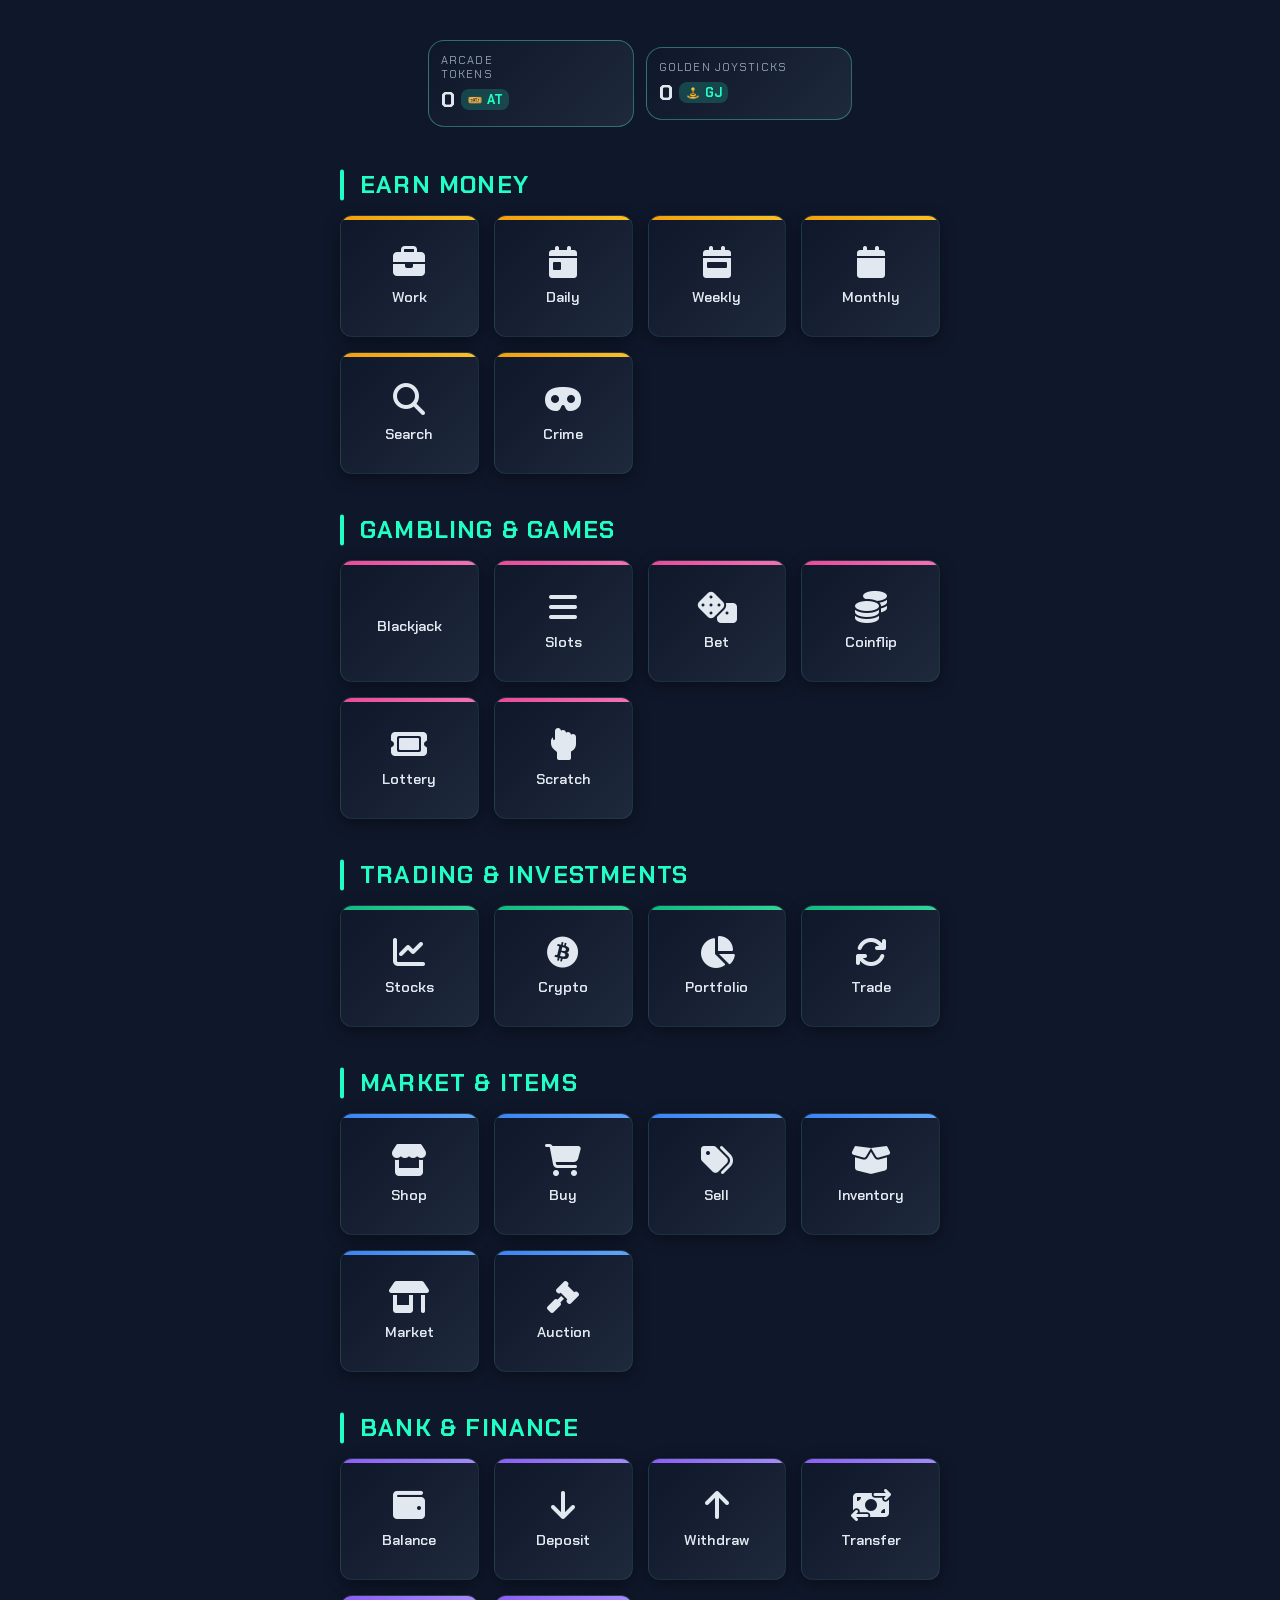
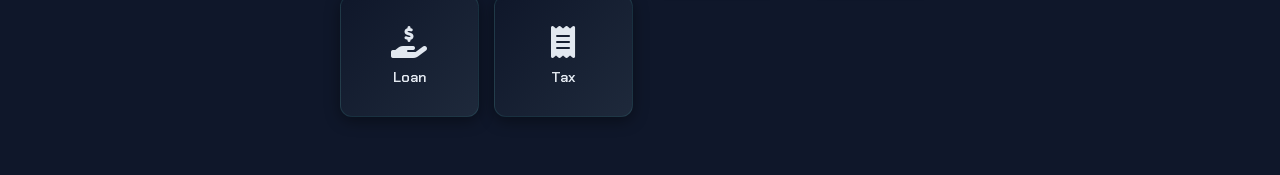
==== index.html @ 4211029b "Assistant checkpoint: Add AT and GJ icons to all currency symbols Assistant generated file changes: " ====
<!DOCTYPE html>
<html lang="en">
<head>
    <meta charset="UTF-8">
    <title>Dank Arcade Hub</title>
    <meta name="viewport" content="width=device-width, initial-scale=1">
    <link rel="preconnect" href="https://fonts.googleapis.com">
    <link rel="preconnect" href="https://fonts.gstatic.com" crossorigin>
    <link href="https://fonts.googleapis.com/css2?family=Chakra+Petch:wght@400;600;700&display=swap" rel="stylesheet">
    <link href="https://cdnjs.cloudflare.com/ajax/libs/font-awesome/6.4.0/css/all.min.css" rel="stylesheet">
    <style>
        /* BASE THEME VARIABLES AND STYLES */
        :root {
            --panel-gradient: linear-gradient(135deg, #0f172a 0%, #1e293b 100%); /* Dark slate/blue theme base */
            --popup-bg: #1e293b; /* Darker solid background for popup */
            --accent: #22ffc5;
            --text-primary: #e2e8f0;
            --text-secondary: #94a3b8;
            --border-glow: rgba(98, 255, 237, 0.35);
            --shadow: 0 4px 15px rgba(0, 0, 0, 0.4);

            /* Button Gradient Variables (reused from previous steps) */
            --button-gradient-1: linear-gradient(135deg, #f59e0b 0%, #fbbf24 100%); /* Earn/Orange */
            --button-gradient-2: linear-gradient(135deg, #ec4899 0%, #f472b6 100%); /* Gamble/Pink */
            --button-gradient-3: linear-gradient(135deg, #10b981 0%, #34d399 100%); /* Invest/Green */
            --button-gradient-4: linear-gradient(135deg, #3b82f6 0%, #60a5fa 100%); /* Market/Blue */
            --button-gradient-5: linear-gradient(135deg, #8b5cf6 0%, #a78bfa 100%); /* Finance/Purple */
            --button-gradient-6: linear-gradient(135deg, #ef4444 0%, #f87171 100%); /* Misc/Red */

            --border-radius: 12px;
        }

        body {
            background-color: #0f172a; 
            color: var(--text-primary);
            font-family: 'Chakra Petch', sans-serif;
            min-height: 100vh;
            padding: 20px;
        }

        .balance-bar {
            display: flex;
            align-items: center;
            justify-content: center;
            padding: 12px 16px;
            gap: 12px;
            position: relative;
            margin-bottom: 30px; 
        }

        .balance-card {
            flex: 1;
            max-width: 180px;
            position: relative;
            cursor: pointer;
            padding: 12px;
            border-radius: 16px;
            background: var(--panel-gradient);
            border: 1px solid rgba(98, 255, 237, 0.35);
            transition: transform 0.2s ease;
            z-index: 10; 
        }

        .balance-card:hover {
            transform: translateY(-2px);
        }

        .balance-label {
            font-size: 0.7rem;
            text-transform: uppercase;
            letter-spacing: 0.1em;
            color: var(--text-secondary);
            margin-bottom: 4px;
        }

        .balance-amount {
            font-size: 1.4rem;
            font-weight: 700;
            color: var(--text-primary);
            display: flex;
            align-items: center;
            gap: 6px;
        }

        .currency-symbol {
            font-size: 0.8rem;
            padding: 2px 6px;
            border-radius: 8px;
            background: rgba(34, 255, 197, 0.18);
            color: var(--accent);
            display: flex;
            align-items: center;
            gap: 4px;
        }

        .currency-icon {
            width: 16px; /* Adjust size as needed */
            height: 16px; /* Adjust size as needed */
            vertical-align: middle; /* Aligns icon with text */
        }

        /* POPUP STYLES */
        .balance-popup {
            position: absolute;
            top: 100%;
            left: 50%;
            transform: translateX(-50%) translateY(8px);
            background: var(--popup-bg);
            padding: 12px 16px;
            border-radius: 12px;
            border: 1px solid var(--border-glow);
            box-shadow: 0 6px 15px rgba(0, 0, 0, 0.7);
            opacity: 0;
            visibility: hidden;
            transition: opacity 0.2s ease, visibility 0.2s ease;
            z-index: 1000;
            white-space: nowrap;
            color: var(--text-primary);
            min-width: 150px;
            text-align: center; 
        }

        .balance-popup::before {
            content: '';
            position: absolute;
            top: -6px;
            left: 50%;
            transform: translateX(-50%) rotate(45deg);
            width: 12px;
            height: 12px;
            background: var(--popup-bg);
            border-left: 1px solid var(--border-glow);
            border-top: 1px solid var(--border-glow);
            z-index: 1001;
        }

        .balance-card.active .balance-popup {
            opacity: 1;
            visibility: visible;
        }

        .balance-popup .balance-amount {
            display: inline-flex;
            justify-content: center;
            align-items: center;
            width: 100%;
        }

        /* BUTTON STYLES (MATCHING UX) */
        .button-section {
            max-width: 600px;
            margin: 0 auto;
        }

        .command-grid {
            display: grid;
            grid-template-columns: repeat(auto-fit, minmax(130px, 1fr));
            gap: 15px;
            margin-bottom: 30px;
        }

        .command-button {
            position: relative;
            height: 120px;
            background: var(--panel-gradient);
            border-radius: var(--border-radius);
            display: flex;
            flex-direction: column;
            justify-content: center;
            align-items: center;
            text-decoration: none;
            color: var(--text-primary);
            overflow: hidden;
            box-shadow: var(--shadow);
            transition: transform 0.3s ease, box-shadow 0.3s ease;
            border: 1px solid rgba(98, 255, 237, 0.1);
            cursor: pointer;
        }

        .command-button::before {
            content: '';
            position: absolute;
            top: 0;
            left: 0;
            width: 100%;
            height: 4px;
            z-index: 1;
        }

        /* Category Color Mappings (UI/UX) */
        .category-earn::before {
            background: var(--button-gradient-1); /* Earn/Orange */
        }
        .category-gamble::before {
            background: var(--button-gradient-2); /* Gamble/Pink */
        }
        .category-invest::before {
            background: var(--button-gradient-3); /* Invest/Green */
        }
        .category-market::before {
            background: var(--button-gradient-4); /* Market/Blue */
        }
        .category-finance::before {
            background: var(--button-gradient-5); /* Finance/Purple */
        }
        .category-misc::before {
            background: var(--button-gradient-6); /* Misc/Red */
        }

        .command-button:hover {
            transform: translateY(-3px);
            box-shadow: 0 10px 20px rgba(0, 0, 0, 0.5);
        }

        .command-icon {
            font-size: 2.0rem;
            margin-bottom: 10px;
        }

        .command-name {
            font-weight: 600;
            text-align: center;
            padding: 0 5px;
            font-size: 0.9rem;
        }

        .section-title {
            margin: 40px 0 15px;
            font-size: 1.5rem;
            font-weight: 700;
            position: relative;
            padding-left: 20px;
            color: var(--accent);
            text-transform: uppercase;
            letter-spacing: 0.05em;
        }

        .section-title:first-of-type {
            margin-top: 0; 
        }

        .section-title::before {
            content: '';
            position: absolute;
            left: 0;
            top: 50%;
            transform: translateY(-50%);
            height: 100%;
            width: 4px;
            background: var(--accent);
            border-radius: 3px;
        }

        .toast {
            position: fixed;
            bottom: 20px;
            left: 50%;
            transform: translateX(-50%);
            background: var(--popup-bg);
            color: var(--text-primary);
            padding: 10px 20px;
            border-radius: 8px;
            box-shadow: 0 4px 10px rgba(0, 0, 0, 0.5);
            opacity: 0;
            transition: opacity 0.3s ease;
            z-index: 9999;
            pointer-events: none;
            border: 1px solid var(--border-glow);
        }
        .toast.show {
            opacity: 1;
        }
    </style>
</head>
<body>
    <header>
        <div class="balance-bar">
            <div class="balance-card" id="at-card">
                <div class="balance-label">Arcade<br>Tokens</div>
                <div class="balance-amount">
                    <span class="abbreviated">0.00</span>
                    <span class="currency-symbol">
                        <img src="images/AT.png" alt="AT" class="currency-icon">
                        AT
                    </span>
                </div>
                <div class="balance-popup">
                    <div class="balance-label">Full Balance</div>
                    <div class="balance-amount">
                        <span class="full">0</span>
                        <span class="currency-symbol">
                            <img src="images/AT.png" alt="AT" class="currency-icon">
                            AT
                        </span>
                    </div>
                </div>
            </div>

            <div class="balance-card" id="gj-card">
                <div class="balance-label">Golden Joysticks</div>
                <div class="balance-amount">
                    <span class="abbreviated">0.00</span>
                    <span class="currency-symbol">
                        <img src="images/GJ.png" alt="GJ" class="currency-icon">
                        GJ
                    </span>
                </div>
                <div class="balance-popup">
                    <div class="balance-label">Full Balance</div>
                    <div class="balance-amount">
                        <span class="full">0</span>
                        <span class="currency-symbol">
                            <img src="images/GJ.png" alt="GJ" class="currency-icon">
                            GJ
                        </span>
                    </div>
                </div>
            </div>
        </div>
    </header>

    <!-- NEW CATEGORIES AND BUTTONS -->
    <div class="button-section">

        <!-- Removed Quick Actions Category -->

        <h2 class="section-title">Earn Money</h2>
        <div class="command-grid">
            <a href="#" class="command-button category-earn" data-command="work">
                <i class="fa-solid fa-briefcase command-icon"></i>
                <div class="command-name">Work</div>
            </a>
            <a href="#" class="command-button category-earn" data-command="daily">
                <i class="fa-solid fa-calendar-day command-icon"></i>
                <div class="command-name">Daily</div>
            </a>
            <a href="#" class="command-button category-earn" data-command="weekly">
                <i class="fa-solid fa-calendar-week command-icon"></i>
                <div class="command-name">Weekly</div>
            </a>
            <a href="#" class="command-button category-earn" data-command="monthly">
                <i class="fa-solid fa-calendar command-icon"></i>
                <div class="command-name">Monthly</div>
            </a>
            <a href="#" class="command-button category-earn" data-command="search">
                <i class="fa-solid fa-magnifying-glass command-icon"></i>
                <div class="command-name">Search</div>
            </a>
            <a href="#" class="command-button category-earn" data-command="crime">
                <i class="fa-solid fa-mask command-icon"></i>
                <div class="command-name">Crime</div>
            </a>
        </div>

        <h2 class="section-title">Gambling & Games</h2>
        <div class="command-grid">
            <a href="#" class="command-button category-gamble" data-command="blackjack">
                <i class="fa-solid fa-spade command-icon"></i>
                <div class="command-name">Blackjack</div>
            </a>
            <a href="#" class="command-button category-gamble" data-command="slots">
                <i class="fa-solid fa-bars command-icon"></i>
                <div class="command-name">Slots</div>
            </a>
            <a href="#" class="command-button category-gamble" data-command="bet">
                <i class="fa-solid fa-dice command-icon"></i>
                <div class="command-name">Bet</div>
            </a>
            <a href="#" class="command-button category-gamble" data-command="coinflip">
                <i class="fa-solid fa-coins command-icon"></i>
                <div class="command-name">Coinflip</div>
            </a>
            <a href="#" class="command-button category-gamble" data-command="lottery">
                <i class="fa-solid fa-ticket command-icon"></i>
                <div class="command-name">Lottery</div>
            </a>
            <a href="#" class="command-button category-gamble" data-command="scratch">
                <i class="fa-solid fa-hand-back-fist command-icon"></i>
                <div class="command-name">Scratch</div>
            </a>
        </div>

        <h2 class="section-title">Trading & Investments</h2>
        <div class="command-grid">
            <a href="#" class="command-button category-invest" data-command="stocks">
                <i class="fa-solid fa-chart-line command-icon"></i>
                <div class="command-name">Stocks</div>
            </a>
            <a href="#" class="command-button category-invest" data-command="crypto">
                <i class="fa-brands fa-bitcoin command-icon"></i>
                <div class="command-name">Crypto</div>
            </a>
            <a href="#" class="command-button category-invest" data-command="portfolio">
                <i class="fa-solid fa-chart-pie command-icon"></i>
                <div class="command-name">Portfolio</div>
            </a>
            <a href="#" class="command-button category-invest" data-command="trade">
                <i class="fa-solid fa-arrows-rotate command-icon"></i>
                <div class="command-name">Trade</div>
            </a>
        </div>

        <h2 class="section-title">Market & Items</h2>
        <div class="command-grid">
            <a href="#" class="command-button category-market" data-command="shop">
                <i class="fa-solid fa-store command-icon"></i>
                <div class="command-name">Shop</div>
            </a>
            <a href="#" class="command-button category-market" data-command="buy">
                <i class="fa-solid fa-cart-shopping command-icon"></i>
                <div class="command-name">Buy</div>
            </a>
            <a href="#" class="command-button category-market" data-command="sell">
                <i class="fa-solid fa-tags command-icon"></i>
                <div class="command-name">Sell</div>
            </a>
            <a href="#" class="command-button category-market" data-command="inventory">
                <i class="fa-solid fa-box-open command-icon"></i>
                <div class="command-name">Inventory</div>
            </a>
            <a href="#" class="command-button category-market" data-command="market">
                <i class="fa-solid fa-shop command-icon"></i>
                <div class="command-name">Market</div>
            </a>
            <a href="#" class="command-button category-market" data-command="auction">
                <i class="fa-solid fa-gavel command-icon"></i>
                <div class="command-name">Auction</div>
            </a>
        </div>

        <h2 class="section-title">Bank & Finance</h2>
        <div class="command-grid">
            <a href="#" class="command-button category-finance" data-command="balance">
                <i class="fa-solid fa-wallet command-icon"></i>
                <div class="command-name">Balance</div>
            </a>
            <a href="#" class="command-button category-finance" data-command="deposit">
                <i class="fa-solid fa-arrow-down command-icon"></i>
                <div class="command-name">Deposit</div>
            </a>
            <a href="#" class="command-button category-finance" data-command="withdraw">
                <i class="fa-solid fa-arrow-up command-icon"></i>
                <div class="command-name">Withdraw</div>
            </a>
            <a href="#" class="command-button category-finance" data-command="transfer">
                <i class="fa-solid fa-money-bill-transfer command-icon"></i>
                <div class="command-name">Transfer</div>
            </a>
            <a href="#" class="command-button category-finance" data-command="loan">
                <i class="fa-solid fa-hand-holding-dollar command-icon"></i>
                <div class="command-name">Loan</div>
            </a>
            <a href="#" class="command-button category-finance" data-command="tax">
                <i class="fa-solid fa-receipt command-icon"></i>
                <div class="command-name">Tax</div>
            </a>
        </div>
    </div>
    <!-- END NEW BUTTONS SECTION -->

    <!-- Toast for Notifications -->
    <div id="toast" class="toast"></div>

    <script>
        // --- IndexedDB Wrapper Class ---
        class UserDB {
            constructor() {
                this.dbName = 'DankArcadeHubDB';
                this.storeName = 'userData';
                this.db = null;
            }

            async open() {
                return new Promise((resolve, reject) => {
                    if (this.db) {
                        resolve(this.db);
                        return;
                    }

                    const request = indexedDB.open(this.dbName, 1);

                    request.onupgradeneeded = (event) => {
                        const db = event.target.result;
                        if (!db.objectStoreNames.contains(this.storeName)) {
                            db.createObjectStore(this.storeName);
                        }
                    };

                    request.onsuccess = (event) => {
                        this.db = event.target.result;
                        resolve(this.db);
                    };

                    request.onerror = (event) => {
                        console.error("IndexedDB error:", event.target.errorCode);
                        reject(new Error("Failed to open IndexedDB"));
                    };
                });
            }

            async get(key) {
                const db = await this.open();
                return new Promise((resolve, reject) => {
                    const transaction = db.transaction(this.storeName, 'readonly');
                    const store = transaction.objectStore(this.storeName);
                    const request = store.get(key);

                    request.onsuccess = () => resolve(request.result);
                    request.onerror = () => reject(request.error);
                });
            }

            async set(key, value) {
                const db = await this.open();
                return new Promise((resolve, reject) => {
                    const transaction = db.transaction(this.storeName, 'readwrite');
                    const store = transaction.objectStore(this.storeName);
                    const request = store.put(value, key);

                    request.onsuccess = () => resolve(request.result);
                    request.onerror = () => reject(request.error);
                });
            }
        }

        const userDB = new UserDB();

        // --- Core Application Logic ---

        function formatNumber(num) {
            if (num < 1000) return num.toLocaleString(undefined, { maximumFractionDigits: 0 });
            if (num >= 1e12) return (num / 1e12).toFixed(2) + 't';
            if (num >= 1e9) return (num / 1e9).toFixed(2) + 'b';
            if (num >= 1e6) return (num / 1e6).toFixed(2) + 'm';
            if (num >= 1e3) return (num / 1e3).toFixed(2) + 'k';
            return num.toString();
        }

        function showToast(message, duration = 3000) {
            const toast = document.getElementById('toast');
            toast.textContent = message;
            toast.classList.add('show');
            setTimeout(() => {
                toast.classList.remove('show');
            }, duration);
        }

        async function getUserData() {
            const defaultData = {
                arcadeTokens: 0,
                goldenJoysticks: 0,
                lastDailyClaim: 0 // Timestamp
            };
            try {
                let data = await userDB.get('user');
                if (!data) {
                    data = defaultData;
                    await userDB.set('user', data);
                }
                return data;
            } catch (e) {
                console.error("Error retrieving user data:", e);
                return defaultData;
            }
        }

        async function saveUserData(data) {
            try {
                await userDB.set('user', data);
            } catch (e) {
                console.error("Error saving user data:", e);
                showToast("Error saving data!", 5000);
            }
        }

        async function updateBalances() {
            const data = await getUserData();

            // Update Arcade Tokens (AT)
            const atBalance = data.arcadeTokens;
            document.querySelector('#at-card .abbreviated').textContent = formatNumber(atBalance);
            document.querySelector('#at-card .full').textContent = atBalance.toLocaleString();

            // Update Golden Joysticks (GJ)
            const gjBalance = data.goldenJoysticks;
            document.querySelector('#gj-card .abbreviated').textContent = formatNumber(gjBalance);
            document.querySelector('#gj-card .full').textContent = gjBalance.toLocaleString();
        }

        // --- Command Handlers (Dummy Functionality) ---

        async function handleDailyClaim() {
            const data = await getUserData();
            const now = Date.now();
            const oneDay = 24 * 60 * 60 * 1000;

            if (now - data.lastDailyClaim > oneDay) {
                const reward = 1500;
                data.arcadeTokens += reward;
                data.lastDailyClaim = now;
                await saveUserData(data);
                await updateBalances();
                showToast(`Daily Reward! You earned ${reward.toLocaleString()} AT!`);
            } else {
                const timeRemaining = oneDay - (now - data.lastDailyClaim);
                const hours = Math.floor(timeRemaining / (60 * 60 * 1000));
                const minutes = Math.floor((timeRemaining % (60 * 60 * 1000)) / (60 * 1000));
                showToast(`Daily already claimed. Try again in ${hours}h ${minutes}m.`, 5000);
            }
        }

        async function handleWork() {
            const data = await getUserData();
            const reward = Math.floor(Math.random() * 500) + 100;
            data.arcadeTokens += reward;
            await saveUserData(data);
            await updateBalances();
            showToast(`You worked hard and earned ${reward.toLocaleString()} AT!`);
        }

        async function handleGenericCommand(command) {
            showToast(`'${command}' command executed (Placeholder)!`);
        }

        function setupCommandHandlers() {
            const buttons = document.querySelectorAll('.command-button');
            buttons.forEach(button => {
                button.addEventListener('click', function(e) {
                    e.preventDefault();
                    const command = this.getAttribute('data-command');
                    switch (command) {
                        case 'daily':
                            handleDailyClaim();
                            break;
                        case 'work':
                            handleWork();
                            break;
                        // All other button commands fall to generic handler for now
                        default:
                            handleGenericCommand(command);
                            break;
                    }
                });
            });
        }

        function setupBalanceCards() {
            const cards = document.querySelectorAll('.balance-card');

            cards.forEach(card => {
                card.addEventListener('click', function(e) {
                    // Close any other open popups
                    cards.forEach(c => {
                        if (c !== card) c.classList.remove('active');
                    });

                    // Toggle current popup
                    this.classList.toggle('active');
                });
            });

            // Close popups when clicking outside
            document.addEventListener('click', function(e) {
                if (!e.target.closest('.balance-card')) {
                    cards.forEach(card => card.classList.remove('active'));
                }
            });
        }

        document.addEventListener('DOMContentLoaded', () => {
            // Initialize IndexedDB and load data
            userDB.open().then(() => {
                updateBalances();
            }).catch(e => {
                console.error("DB Initialization Failed:", e);
                showToast("Failed to load user data from storage!", 8000);
            });

            setupBalanceCards();
            setupCommandHandlers();

            // Auto-update balances every 30 seconds for demonstration
            setInterval(updateBalances, 30000);
        });
    </script>
</body>
</html>
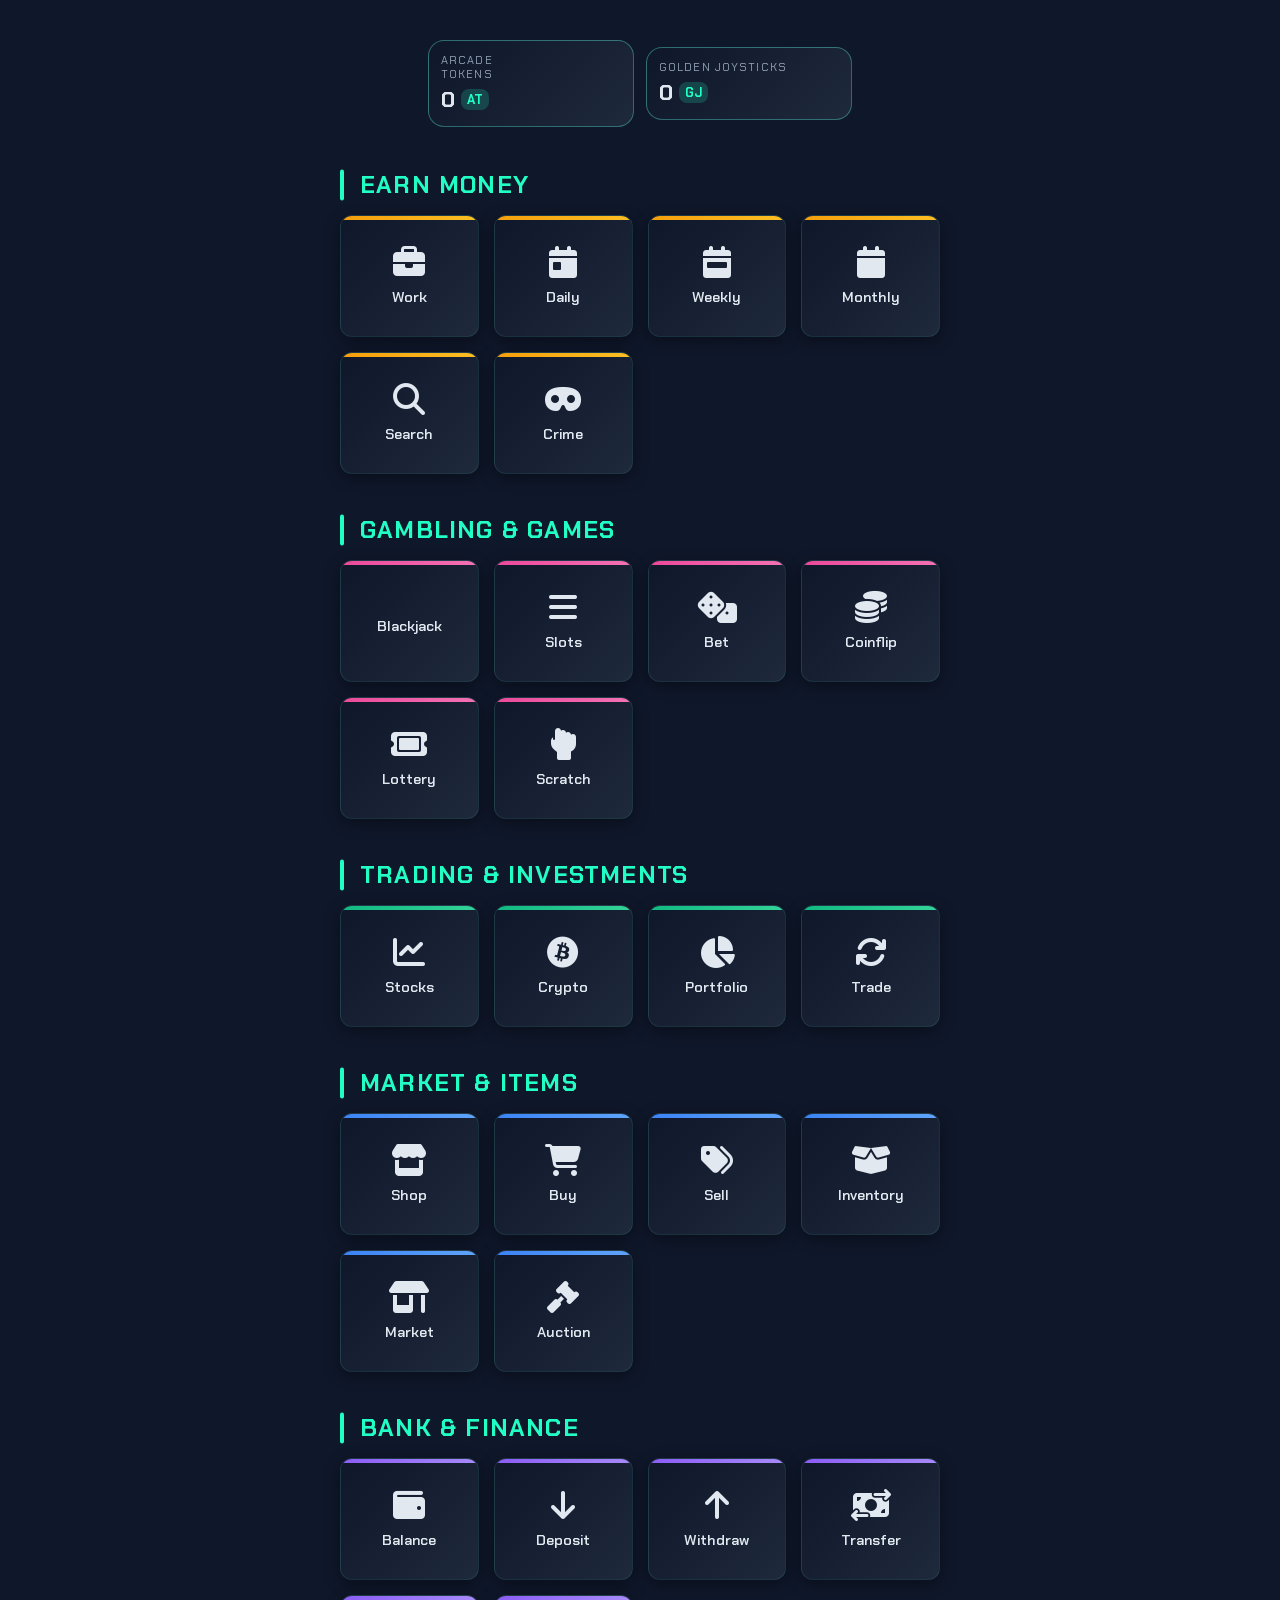
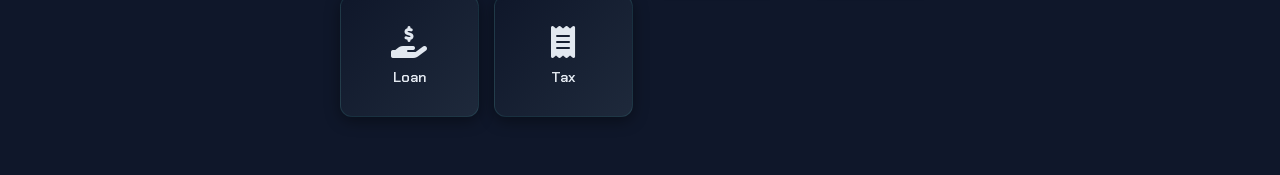
==== commit e06f57c1: "Restored to '6c8ae6eac5a1ce1466b46236ae3923d26de3c325' Replit-Restored-To: 6c8ae6eac5a1ce1466b46236a" ====
--- a/index.html
+++ b/index.html
@@ -88,15 +88,6 @@
             border-radius: 8px;
             background: rgba(34, 255, 197, 0.18);
             color: var(--accent);
-            display: flex;
-            align-items: center;
-            gap: 4px;
-        }
-
-        .currency-icon {
-            width: 16px; /* Adjust size as needed */
-            height: 16px; /* Adjust size as needed */
-            vertical-align: middle; /* Aligns icon with text */
         }
 
         /* POPUP STYLES */
@@ -279,19 +270,13 @@
                 <div class="balance-label">Arcade<br>Tokens</div>
                 <div class="balance-amount">
                     <span class="abbreviated">0.00</span>
-                    <span class="currency-symbol">
-                        <img src="images/AT.png" alt="AT" class="currency-icon">
-                        AT
-                    </span>
+                    <span class="currency-symbol">AT</span>
                 </div>
                 <div class="balance-popup">
                     <div class="balance-label">Full Balance</div>
                     <div class="balance-amount">
                         <span class="full">0</span>
-                        <span class="currency-symbol">
-                            <img src="images/AT.png" alt="AT" class="currency-icon">
-                            AT
-                        </span>
+                        <span class="currency-symbol">AT</span>
                     </div>
                 </div>
             </div>
@@ -300,19 +285,13 @@
                 <div class="balance-label">Golden Joysticks</div>
                 <div class="balance-amount">
                     <span class="abbreviated">0.00</span>
-                    <span class="currency-symbol">
-                        <img src="images/GJ.png" alt="GJ" class="currency-icon">
-                        GJ
-                    </span>
+                    <span class="currency-symbol">GJ</span>
                 </div>
                 <div class="balance-popup">
                     <div class="balance-label">Full Balance</div>
                     <div class="balance-amount">
                         <span class="full">0</span>
-                        <span class="currency-symbol">
-                            <img src="images/GJ.png" alt="GJ" class="currency-icon">
-                            GJ
-                        </span>
+                        <span class="currency-symbol">GJ</span>
                     </div>
                 </div>
             </div>
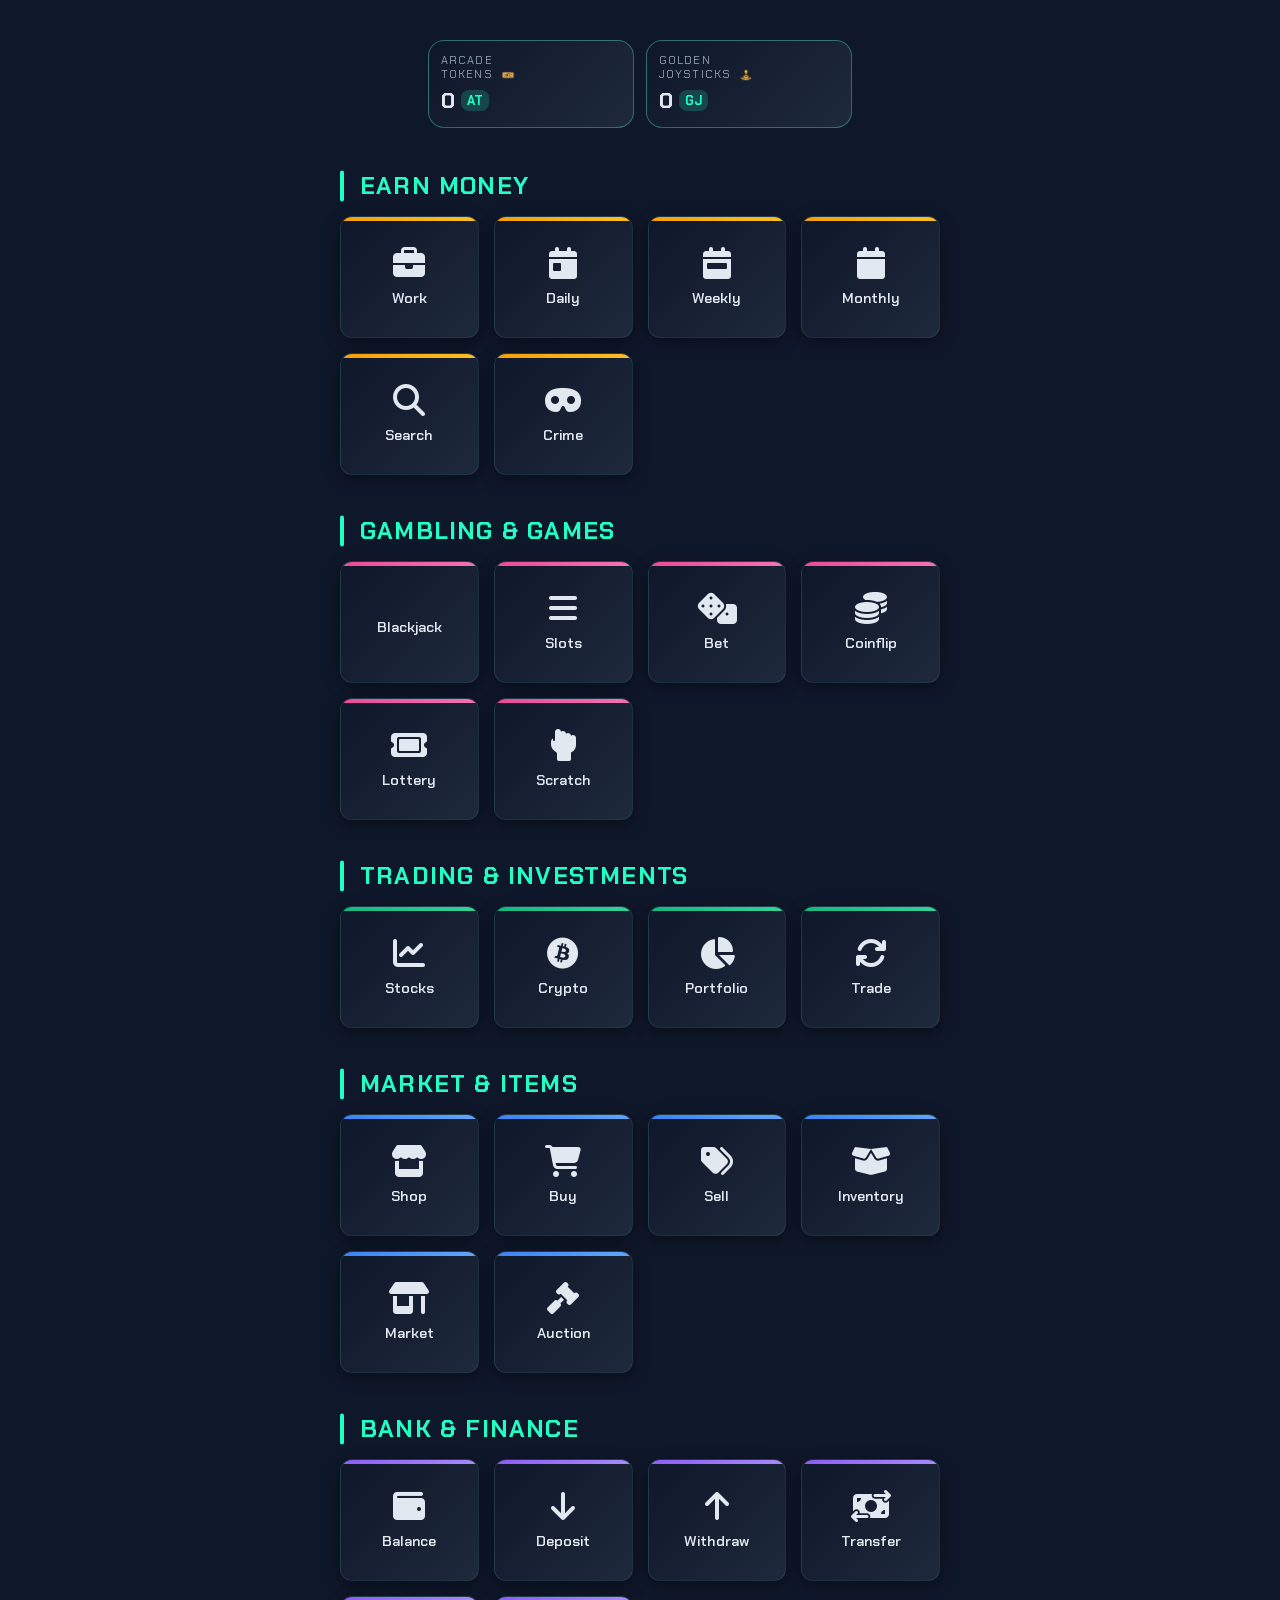
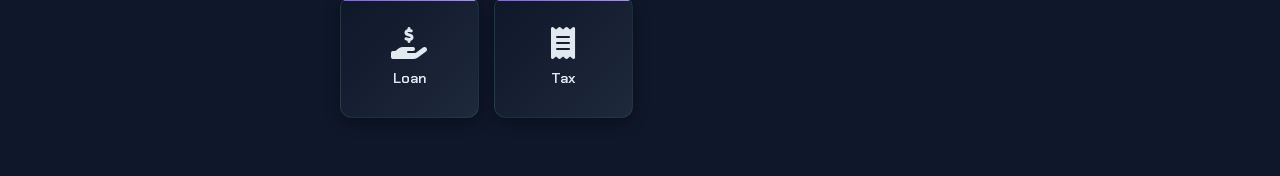
==== commit b408ada0: "Assistant checkpoint: Add line breaks and preview icons to balance headers Assistant generated file " ====
--- a/index.html
+++ b/index.html
@@ -267,7 +267,7 @@
     <header>
         <div class="balance-bar">
             <div class="balance-card" id="at-card">
-                <div class="balance-label">Arcade<br>Tokens</div>
+                <div class="balance-label">Arcade<br>Tokens <img src="images/AT.png" alt="AT" style="width: 14px; height: 14px; vertical-align: middle; margin-left: 4px;"></div>
                 <div class="balance-amount">
                     <span class="abbreviated">0.00</span>
                     <span class="currency-symbol">AT</span>
@@ -282,7 +282,7 @@
             </div>
 
             <div class="balance-card" id="gj-card">
-                <div class="balance-label">Golden Joysticks</div>
+                <div class="balance-label">Golden<br>Joysticks <img src="images/GJ.png" alt="GJ" style="width: 14px; height: 14px; vertical-align: middle; margin-left: 4px;"></div>
                 <div class="balance-amount">
                     <span class="abbreviated">0.00</span>
                     <span class="currency-symbol">GJ</span>
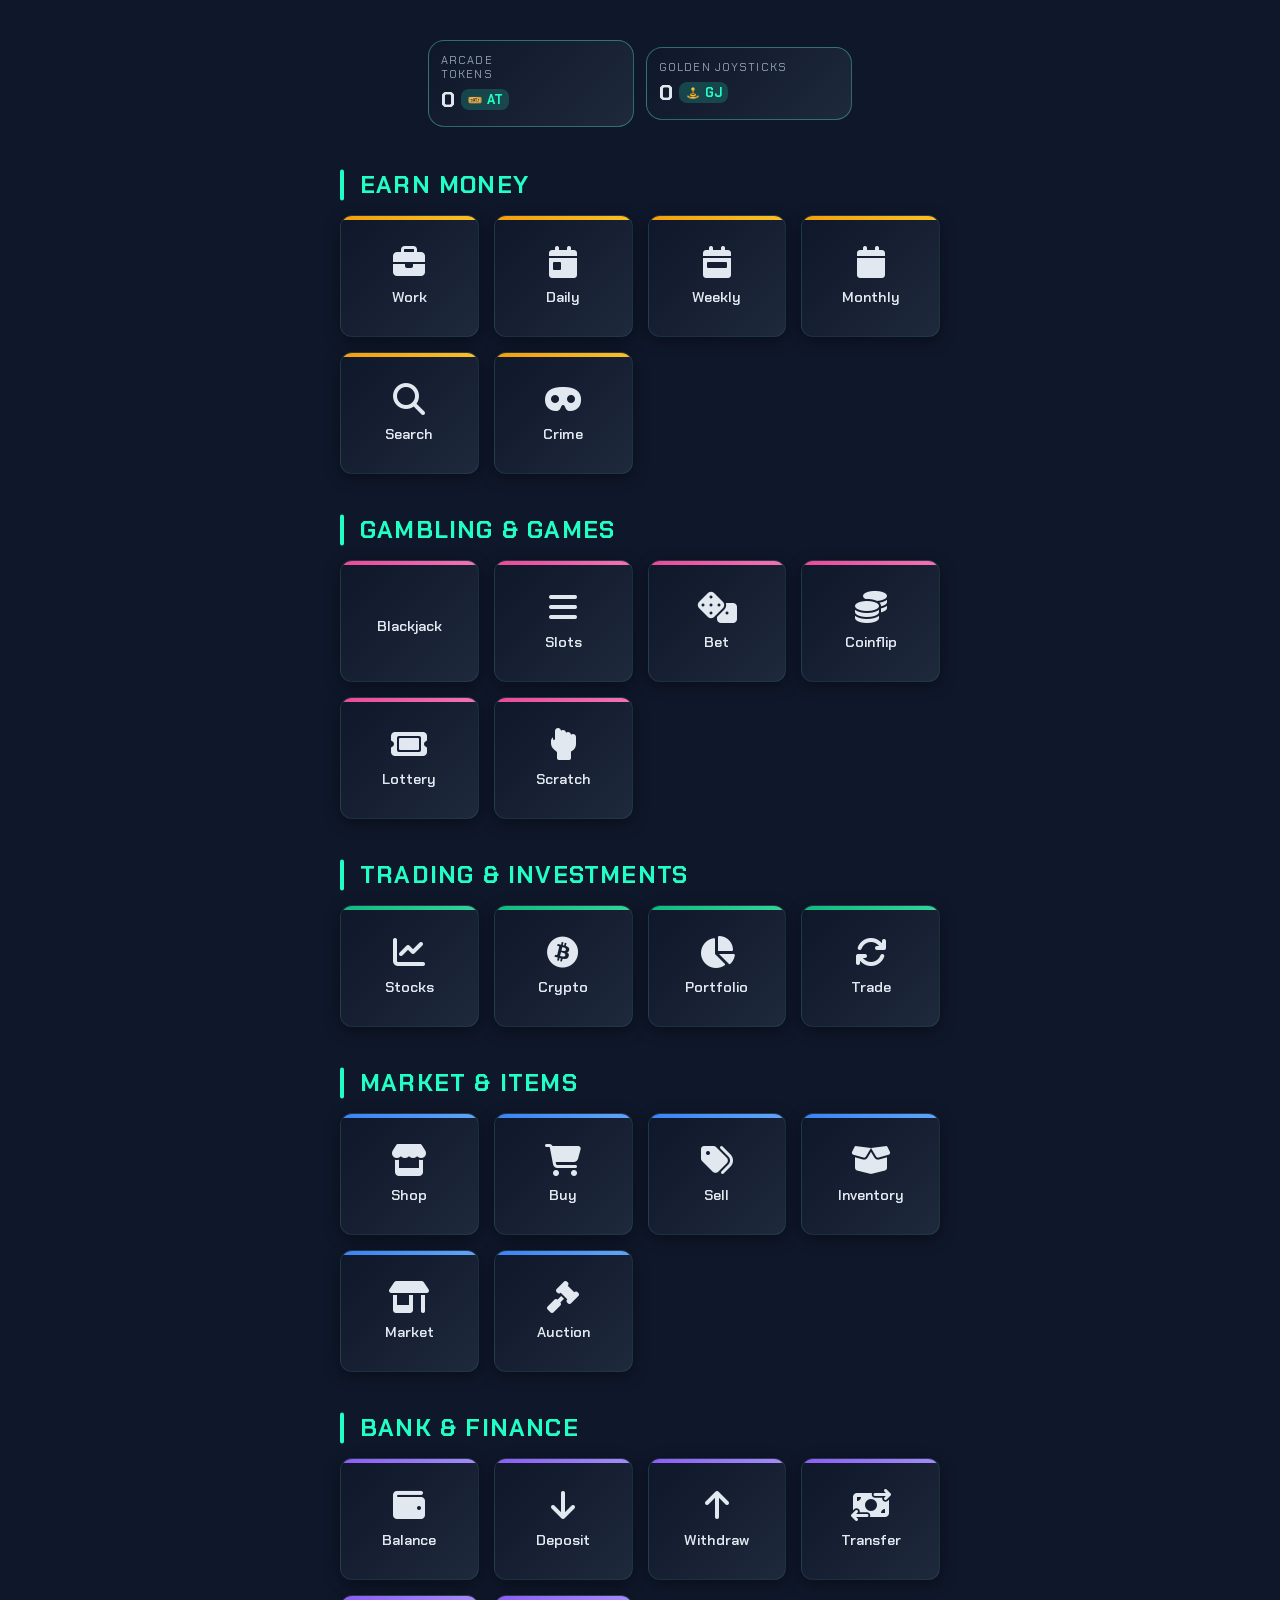
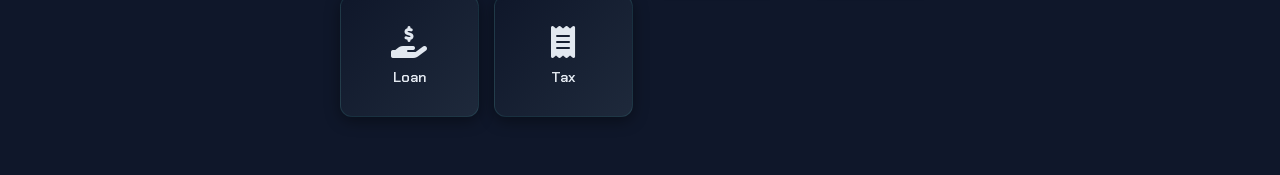
==== commit b3334fad: "Restored to '4211029bc9f407d139313272911a24ad6e636240' Replit-Restored-To: 4211029bc9f407d1393132729" ====
--- a/index.html
+++ b/index.html
@@ -88,6 +88,15 @@
             border-radius: 8px;
             background: rgba(34, 255, 197, 0.18);
             color: var(--accent);
+            display: flex;
+            align-items: center;
+            gap: 4px;
+        }
+
+        .currency-icon {
+            width: 16px; /* Adjust size as needed */
+            height: 16px; /* Adjust size as needed */
+            vertical-align: middle; /* Aligns icon with text */
         }
 
         /* POPUP STYLES */
@@ -267,31 +276,43 @@
     <header>
         <div class="balance-bar">
             <div class="balance-card" id="at-card">
-                <div class="balance-label">Arcade<br>Tokens <img src="images/AT.png" alt="AT" style="width: 14px; height: 14px; vertical-align: middle; margin-left: 4px;"></div>
+                <div class="balance-label">Arcade<br>Tokens</div>
                 <div class="balance-amount">
                     <span class="abbreviated">0.00</span>
-                    <span class="currency-symbol">AT</span>
+                    <span class="currency-symbol">
+                        <img src="images/AT.png" alt="AT" class="currency-icon">
+                        AT
+                    </span>
                 </div>
                 <div class="balance-popup">
                     <div class="balance-label">Full Balance</div>
                     <div class="balance-amount">
                         <span class="full">0</span>
-                        <span class="currency-symbol">AT</span>
+                        <span class="currency-symbol">
+                            <img src="images/AT.png" alt="AT" class="currency-icon">
+                            AT
+                        </span>
                     </div>
                 </div>
             </div>
 
             <div class="balance-card" id="gj-card">
-                <div class="balance-label">Golden<br>Joysticks <img src="images/GJ.png" alt="GJ" style="width: 14px; height: 14px; vertical-align: middle; margin-left: 4px;"></div>
+                <div class="balance-label">Golden Joysticks</div>
                 <div class="balance-amount">
                     <span class="abbreviated">0.00</span>
-                    <span class="currency-symbol">GJ</span>
+                    <span class="currency-symbol">
+                        <img src="images/GJ.png" alt="GJ" class="currency-icon">
+                        GJ
+                    </span>
                 </div>
                 <div class="balance-popup">
                     <div class="balance-label">Full Balance</div>
                     <div class="balance-amount">
                         <span class="full">0</span>
-                        <span class="currency-symbol">GJ</span>
+                        <span class="currency-symbol">
+                            <img src="images/GJ.png" alt="GJ" class="currency-icon">
+                            GJ
+                        </span>
                     </div>
                 </div>
             </div>
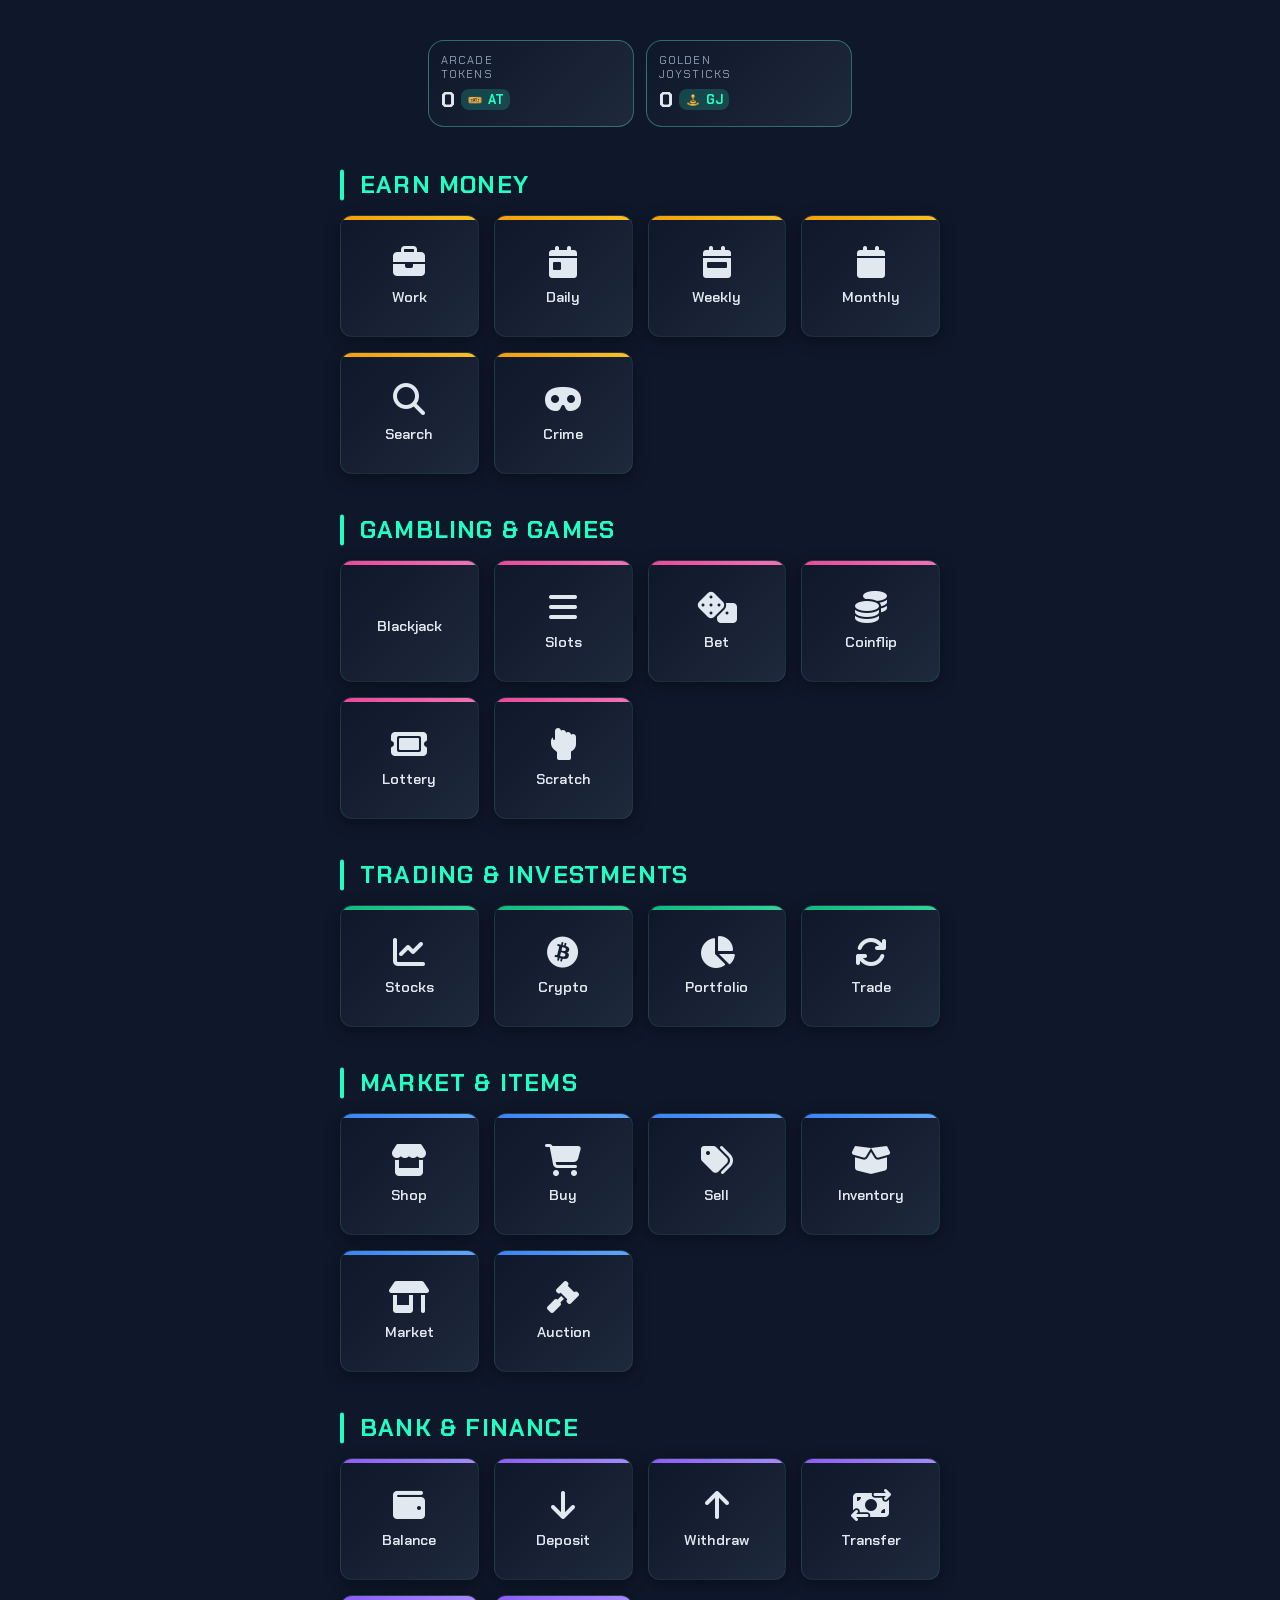
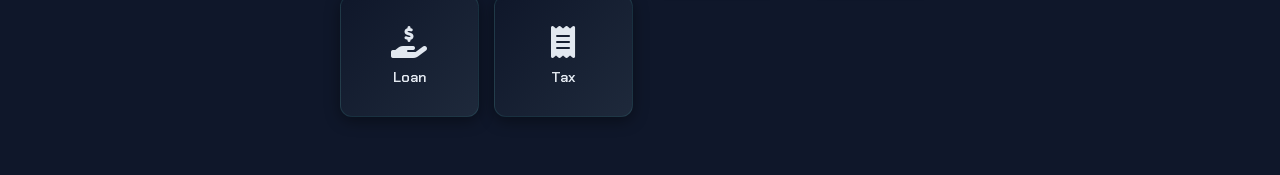
==== commit 48668d7d: "Added new shit" ====
--- a/index.html
+++ b/index.html
@@ -11,22 +11,19 @@
     <style>
         /* BASE THEME VARIABLES AND STYLES */
         :root {
-            --panel-gradient: linear-gradient(135deg, #0f172a 0%, #1e293b 100%); /* Dark slate/blue theme base */
-            --popup-bg: #1e293b; /* Darker solid background for popup */
+            --panel-gradient: linear-gradient(135deg, #0f172a 0%, #1e293b 100%);
+            --popup-bg: #1e293b;
             --accent: #22ffc5;
             --text-primary: #e2e8f0;
             --text-secondary: #94a3b8;
             --border-glow: rgba(98, 255, 237, 0.35);
             --shadow: 0 4px 15px rgba(0, 0, 0, 0.4);
-
-            /* Button Gradient Variables (reused from previous steps) */
             --button-gradient-1: linear-gradient(135deg, #f59e0b 0%, #fbbf24 100%); /* Earn/Orange */
             --button-gradient-2: linear-gradient(135deg, #ec4899 0%, #f472b6 100%); /* Gamble/Pink */
             --button-gradient-3: linear-gradient(135deg, #10b981 0%, #34d399 100%); /* Invest/Green */
             --button-gradient-4: linear-gradient(135deg, #3b82f6 0%, #60a5fa 100%); /* Market/Blue */
             --button-gradient-5: linear-gradient(135deg, #8b5cf6 0%, #a78bfa 100%); /* Finance/Purple */
             --button-gradient-6: linear-gradient(135deg, #ef4444 0%, #f87171 100%); /* Misc/Red */
-
             --border-radius: 12px;
         }
 
@@ -88,18 +85,16 @@
             border-radius: 8px;
             background: rgba(34, 255, 197, 0.18);
             color: var(--accent);
-            display: flex;
+            display: inline-flex;
             align-items: center;
-            gap: 4px;
+            gap: 5px;
         }
 
         .currency-icon {
-            width: 16px; /* Adjust size as needed */
-            height: 16px; /* Adjust size as needed */
-            vertical-align: middle; /* Aligns icon with text */
-        }
-
-        /* POPUP STYLES */
+            width: 16px;
+            height: 16px;
+        }
+
         .balance-popup {
             position: absolute;
             top: 100%;
@@ -146,7 +141,6 @@
             width: 100%;
         }
 
-        /* BUTTON STYLES (MATCHING UX) */
         .button-section {
             max-width: 600px;
             margin: 0 auto;
@@ -187,25 +181,12 @@
             z-index: 1;
         }
 
-        /* Category Color Mappings (UI/UX) */
-        .category-earn::before {
-            background: var(--button-gradient-1); /* Earn/Orange */
-        }
-        .category-gamble::before {
-            background: var(--button-gradient-2); /* Gamble/Pink */
-        }
-        .category-invest::before {
-            background: var(--button-gradient-3); /* Invest/Green */
-        }
-        .category-market::before {
-            background: var(--button-gradient-4); /* Market/Blue */
-        }
-        .category-finance::before {
-            background: var(--button-gradient-5); /* Finance/Purple */
-        }
-        .category-misc::before {
-            background: var(--button-gradient-6); /* Misc/Red */
-        }
+        .category-earn::before { background: var(--button-gradient-1); }
+        .category-gamble::before { background: var(--button-gradient-2); }
+        .category-invest::before { background: var(--button-gradient-3); }
+        .category-market::before { background: var(--button-gradient-4); }
+        .category-finance::before { background: var(--button-gradient-5); }
+        .category-misc::before { background: var(--button-gradient-6); }
 
         .command-button:hover {
             transform: translateY(-3px);
@@ -297,7 +278,7 @@
             </div>
 
             <div class="balance-card" id="gj-card">
-                <div class="balance-label">Golden Joysticks</div>
+                <div class="balance-label">Golden<br>Joysticks</div>
                 <div class="balance-amount">
                     <span class="abbreviated">0.00</span>
                     <span class="currency-symbol">
@@ -319,34 +300,31 @@
         </div>
     </header>
 
-    <!-- NEW CATEGORIES AND BUTTONS -->
+    <!-- BUTTONS SECTION - MODIFIED FOR DIRECT NAVIGATION -->
     <div class="button-section">
-
-        <!-- Removed Quick Actions Category -->
-
         <h2 class="section-title">Earn Money</h2>
         <div class="command-grid">
-            <a href="#" class="command-button category-earn" data-command="work">
+            <a href="work.html" class="command-button category-earn">
                 <i class="fa-solid fa-briefcase command-icon"></i>
                 <div class="command-name">Work</div>
             </a>
-            <a href="#" class="command-button category-earn" data-command="daily">
+            <a href="daily.html" class="command-button category-earn">
                 <i class="fa-solid fa-calendar-day command-icon"></i>
                 <div class="command-name">Daily</div>
             </a>
-            <a href="#" class="command-button category-earn" data-command="weekly">
+            <a href="weekly.html" class="command-button category-earn">
                 <i class="fa-solid fa-calendar-week command-icon"></i>
                 <div class="command-name">Weekly</div>
             </a>
-            <a href="#" class="command-button category-earn" data-command="monthly">
+            <a href="monthly.html" class="command-button category-earn">
                 <i class="fa-solid fa-calendar command-icon"></i>
                 <div class="command-name">Monthly</div>
             </a>
-            <a href="#" class="command-button category-earn" data-command="search">
+            <a href="search.html" class="command-button category-earn">
                 <i class="fa-solid fa-magnifying-glass command-icon"></i>
                 <div class="command-name">Search</div>
             </a>
-            <a href="#" class="command-button category-earn" data-command="crime">
+            <a href="crime.html" class="command-button category-earn">
                 <i class="fa-solid fa-mask command-icon"></i>
                 <div class="command-name">Crime</div>
             </a>
@@ -354,27 +332,27 @@
 
         <h2 class="section-title">Gambling & Games</h2>
         <div class="command-grid">
-            <a href="#" class="command-button category-gamble" data-command="blackjack">
+            <a href="blackjack.html" class="command-button category-gamble">
                 <i class="fa-solid fa-spade command-icon"></i>
                 <div class="command-name">Blackjack</div>
             </a>
-            <a href="#" class="command-button category-gamble" data-command="slots">
+            <a href="slots.html" class="command-button category-gamble">
                 <i class="fa-solid fa-bars command-icon"></i>
                 <div class="command-name">Slots</div>
             </a>
-            <a href="#" class="command-button category-gamble" data-command="bet">
+            <a href="bet.html" class="command-button category-gamble">
                 <i class="fa-solid fa-dice command-icon"></i>
                 <div class="command-name">Bet</div>
             </a>
-            <a href="#" class="command-button category-gamble" data-command="coinflip">
+            <a href="coinflip.html" class="command-button category-gamble">
                 <i class="fa-solid fa-coins command-icon"></i>
                 <div class="command-name">Coinflip</div>
             </a>
-            <a href="#" class="command-button category-gamble" data-command="lottery">
+            <a href="lottery.html" class="command-button category-gamble">
                 <i class="fa-solid fa-ticket command-icon"></i>
                 <div class="command-name">Lottery</div>
             </a>
-            <a href="#" class="command-button category-gamble" data-command="scratch">
+            <a href="scratch.html" class="command-button category-gamble">
                 <i class="fa-solid fa-hand-back-fist command-icon"></i>
                 <div class="command-name">Scratch</div>
             </a>
@@ -382,19 +360,19 @@
 
         <h2 class="section-title">Trading & Investments</h2>
         <div class="command-grid">
-            <a href="#" class="command-button category-invest" data-command="stocks">
+            <a href="stocks.html" class="command-button category-invest">
                 <i class="fa-solid fa-chart-line command-icon"></i>
                 <div class="command-name">Stocks</div>
             </a>
-            <a href="#" class="command-button category-invest" data-command="crypto">
+            <a href="crypto.html" class="command-button category-invest">
                 <i class="fa-brands fa-bitcoin command-icon"></i>
                 <div class="command-name">Crypto</div>
             </a>
-            <a href="#" class="command-button category-invest" data-command="portfolio">
+            <a href="portfolio.html" class="command-button category-invest">
                 <i class="fa-solid fa-chart-pie command-icon"></i>
                 <div class="command-name">Portfolio</div>
             </a>
-            <a href="#" class="command-button category-invest" data-command="trade">
+            <a href="trade.html" class="command-button category-invest">
                 <i class="fa-solid fa-arrows-rotate command-icon"></i>
                 <div class="command-name">Trade</div>
             </a>
@@ -402,27 +380,27 @@
 
         <h2 class="section-title">Market & Items</h2>
         <div class="command-grid">
-            <a href="#" class="command-button category-market" data-command="shop">
+            <a href="shop.html" class="command-button category-market">
                 <i class="fa-solid fa-store command-icon"></i>
                 <div class="command-name">Shop</div>
             </a>
-            <a href="#" class="command-button category-market" data-command="buy">
+            <a href="buy.html" class="command-button category-market">
                 <i class="fa-solid fa-cart-shopping command-icon"></i>
                 <div class="command-name">Buy</div>
             </a>
-            <a href="#" class="command-button category-market" data-command="sell">
+            <a href="sell.html" class="command-button category-market">
                 <i class="fa-solid fa-tags command-icon"></i>
                 <div class="command-name">Sell</div>
             </a>
-            <a href="#" class="command-button category-market" data-command="inventory">
+            <a href="inventory.html" class="command-button category-market">
                 <i class="fa-solid fa-box-open command-icon"></i>
                 <div class="command-name">Inventory</div>
             </a>
-            <a href="#" class="command-button category-market" data-command="market">
+            <a href="market.html" class="command-button category-market">
                 <i class="fa-solid fa-shop command-icon"></i>
                 <div class="command-name">Market</div>
             </a>
-            <a href="#" class="command-button category-market" data-command="auction">
+            <a href="auction.html" class="command-button category-market">
                 <i class="fa-solid fa-gavel command-icon"></i>
                 <div class="command-name">Auction</div>
             </a>
@@ -430,39 +408,37 @@
 
         <h2 class="section-title">Bank & Finance</h2>
         <div class="command-grid">
-            <a href="#" class="command-button category-finance" data-command="balance">
+            <a href="balance.html" class="command-button category-finance">
                 <i class="fa-solid fa-wallet command-icon"></i>
                 <div class="command-name">Balance</div>
             </a>
-            <a href="#" class="command-button category-finance" data-command="deposit">
+            <a href="deposit.html" class="command-button category-finance">
                 <i class="fa-solid fa-arrow-down command-icon"></i>
                 <div class="command-name">Deposit</div>
             </a>
-            <a href="#" class="command-button category-finance" data-command="withdraw">
+            <a href="withdraw.html" class="command-button category-finance">
                 <i class="fa-solid fa-arrow-up command-icon"></i>
                 <div class="command-name">Withdraw</div>
             </a>
-            <a href="#" class="command-button category-finance" data-command="transfer">
+            <a href="transfer.html" class="command-button category-finance">
                 <i class="fa-solid fa-money-bill-transfer command-icon"></i>
                 <div class="command-name">Transfer</div>
             </a>
-            <a href="#" class="command-button category-finance" data-command="loan">
+            <a href="loan.html" class="command-button category-finance">
                 <i class="fa-solid fa-hand-holding-dollar command-icon"></i>
                 <div class="command-name">Loan</div>
             </a>
-            <a href="#" class="command-button category-finance" data-command="tax">
+            <a href="tax.html" class="command-button category-finance">
                 <i class="fa-solid fa-receipt command-icon"></i>
                 <div class="command-name">Tax</div>
             </a>
         </div>
     </div>
-    <!-- END NEW BUTTONS SECTION -->
-
-    <!-- Toast for Notifications -->
+
     <div id="toast" class="toast"></div>
 
     <script>
-        // --- IndexedDB Wrapper Class ---
+        // --- SCRIPT MODIFIED: REMOVED UNNECESSARY HANDLERS ---
         class UserDB {
             constructor() {
                 this.dbName = 'DankArcadeHubDB';
@@ -476,21 +452,17 @@
                         resolve(this.db);
                         return;
                     }
-
                     const request = indexedDB.open(this.dbName, 1);
-
                     request.onupgradeneeded = (event) => {
                         const db = event.target.result;
                         if (!db.objectStoreNames.contains(this.storeName)) {
                             db.createObjectStore(this.storeName);
                         }
                     };
-
                     request.onsuccess = (event) => {
                         this.db = event.target.result;
                         resolve(this.db);
                     };
-
                     request.onerror = (event) => {
                         console.error("IndexedDB error:", event.target.errorCode);
                         reject(new Error("Failed to open IndexedDB"));
@@ -504,7 +476,6 @@
                     const transaction = db.transaction(this.storeName, 'readonly');
                     const store = transaction.objectStore(this.storeName);
                     const request = store.get(key);
-
                     request.onsuccess = () => resolve(request.result);
                     request.onerror = () => reject(request.error);
                 });
@@ -516,7 +487,6 @@
                     const transaction = db.transaction(this.storeName, 'readwrite');
                     const store = transaction.objectStore(this.storeName);
                     const request = store.put(value, key);
-
                     request.onsuccess = () => resolve(request.result);
                     request.onerror = () => reject(request.error);
                 });
@@ -524,8 +494,6 @@
         }
 
         const userDB = new UserDB();
-
-        // --- Core Application Logic ---
 
         function formatNumber(num) {
             if (num < 1000) return num.toLocaleString(undefined, { maximumFractionDigits: 0 });
@@ -536,20 +504,10 @@
             return num.toString();
         }
 
-        function showToast(message, duration = 3000) {
-            const toast = document.getElementById('toast');
-            toast.textContent = message;
-            toast.classList.add('show');
-            setTimeout(() => {
-                toast.classList.remove('show');
-            }, duration);
-        }
-
         async function getUserData() {
             const defaultData = {
                 arcadeTokens: 0,
-                goldenJoysticks: 0,
-                lastDailyClaim: 0 // Timestamp
+                goldenJoysticks: 0
             };
             try {
                 let data = await userDB.get('user');
@@ -564,102 +522,29 @@
             }
         }
 
-        async function saveUserData(data) {
-            try {
-                await userDB.set('user', data);
-            } catch (e) {
-                console.error("Error saving user data:", e);
-                showToast("Error saving data!", 5000);
-            }
-        }
-
         async function updateBalances() {
             const data = await getUserData();
 
-            // Update Arcade Tokens (AT)
             const atBalance = data.arcadeTokens;
             document.querySelector('#at-card .abbreviated').textContent = formatNumber(atBalance);
             document.querySelector('#at-card .full').textContent = atBalance.toLocaleString();
 
-            // Update Golden Joysticks (GJ)
             const gjBalance = data.goldenJoysticks;
             document.querySelector('#gj-card .abbreviated').textContent = formatNumber(gjBalance);
             document.querySelector('#gj-card .full').textContent = gjBalance.toLocaleString();
         }
 
-        // --- Command Handlers (Dummy Functionality) ---
-
-        async function handleDailyClaim() {
-            const data = await getUserData();
-            const now = Date.now();
-            const oneDay = 24 * 60 * 60 * 1000;
-
-            if (now - data.lastDailyClaim > oneDay) {
-                const reward = 1500;
-                data.arcadeTokens += reward;
-                data.lastDailyClaim = now;
-                await saveUserData(data);
-                await updateBalances();
-                showToast(`Daily Reward! You earned ${reward.toLocaleString()} AT!`);
-            } else {
-                const timeRemaining = oneDay - (now - data.lastDailyClaim);
-                const hours = Math.floor(timeRemaining / (60 * 60 * 1000));
-                const minutes = Math.floor((timeRemaining % (60 * 60 * 1000)) / (60 * 1000));
-                showToast(`Daily already claimed. Try again in ${hours}h ${minutes}m.`, 5000);
-            }
-        }
-
-        async function handleWork() {
-            const data = await getUserData();
-            const reward = Math.floor(Math.random() * 500) + 100;
-            data.arcadeTokens += reward;
-            await saveUserData(data);
-            await updateBalances();
-            showToast(`You worked hard and earned ${reward.toLocaleString()} AT!`);
-        }
-
-        async function handleGenericCommand(command) {
-            showToast(`'${command}' command executed (Placeholder)!`);
-        }
-
-        function setupCommandHandlers() {
-            const buttons = document.querySelectorAll('.command-button');
-            buttons.forEach(button => {
-                button.addEventListener('click', function(e) {
-                    e.preventDefault();
-                    const command = this.getAttribute('data-command');
-                    switch (command) {
-                        case 'daily':
-                            handleDailyClaim();
-                            break;
-                        case 'work':
-                            handleWork();
-                            break;
-                        // All other button commands fall to generic handler for now
-                        default:
-                            handleGenericCommand(command);
-                            break;
-                    }
-                });
-            });
-        }
-
         function setupBalanceCards() {
             const cards = document.querySelectorAll('.balance-card');
-
             cards.forEach(card => {
                 card.addEventListener('click', function(e) {
-                    // Close any other open popups
                     cards.forEach(c => {
                         if (c !== card) c.classList.remove('active');
                     });
-
-                    // Toggle current popup
                     this.classList.toggle('active');
                 });
             });
 
-            // Close popups when clicking outside
             document.addEventListener('click', function(e) {
                 if (!e.target.closest('.balance-card')) {
                     cards.forEach(card => card.classList.remove('active'));
@@ -668,18 +553,16 @@
         }
 
         document.addEventListener('DOMContentLoaded', () => {
-            // Initialize IndexedDB and load data
             userDB.open().then(() => {
                 updateBalances();
             }).catch(e => {
                 console.error("DB Initialization Failed:", e);
-                showToast("Failed to load user data from storage!", 8000);
+                // Fallback or user notification
             });
 
             setupBalanceCards();
-            setupCommandHandlers();
-
-            // Auto-update balances every 30 seconds for demonstration
+
+            // Auto-update balances periodically
             setInterval(updateBalances, 30000);
         });
     </script>
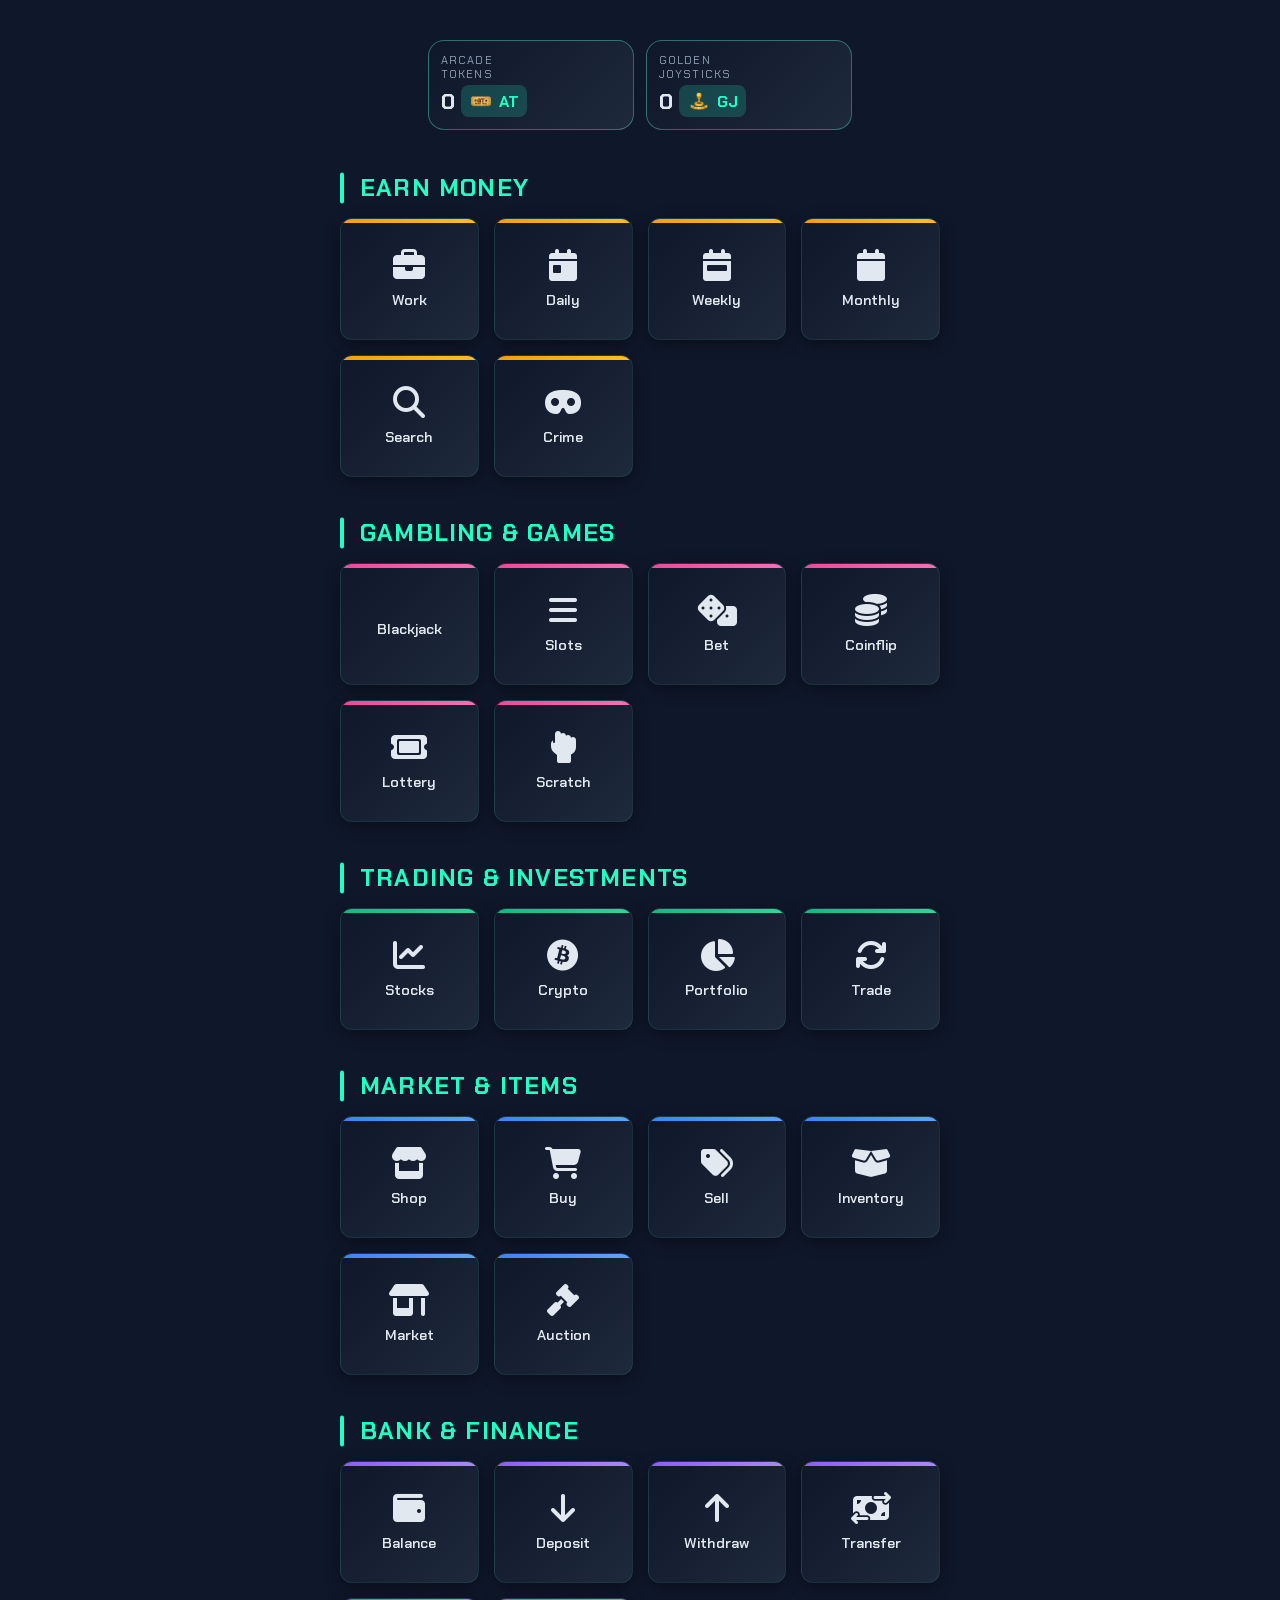
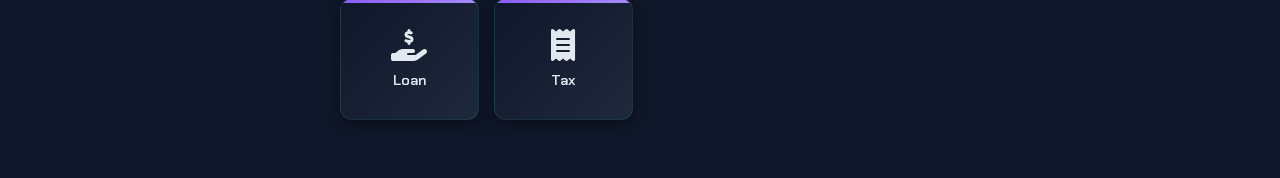
==== commit 08c268b5: "Changed all" ====
--- a/index.html
+++ b/index.html
@@ -80,19 +80,19 @@
         }
 
         .currency-symbol {
-            font-size: 0.8rem;
-            padding: 2px 6px;
+            font-size: 1rem;
+            padding: 4px 8px;
             border-radius: 8px;
             background: rgba(34, 255, 197, 0.18);
             color: var(--accent);
             display: inline-flex;
             align-items: center;
-            gap: 5px;
+            gap: 6px;
         }
 
         .currency-icon {
-            width: 16px;
-            height: 16px;
+            width: 24px;
+            height: 24px;
         }
 
         .balance-popup {
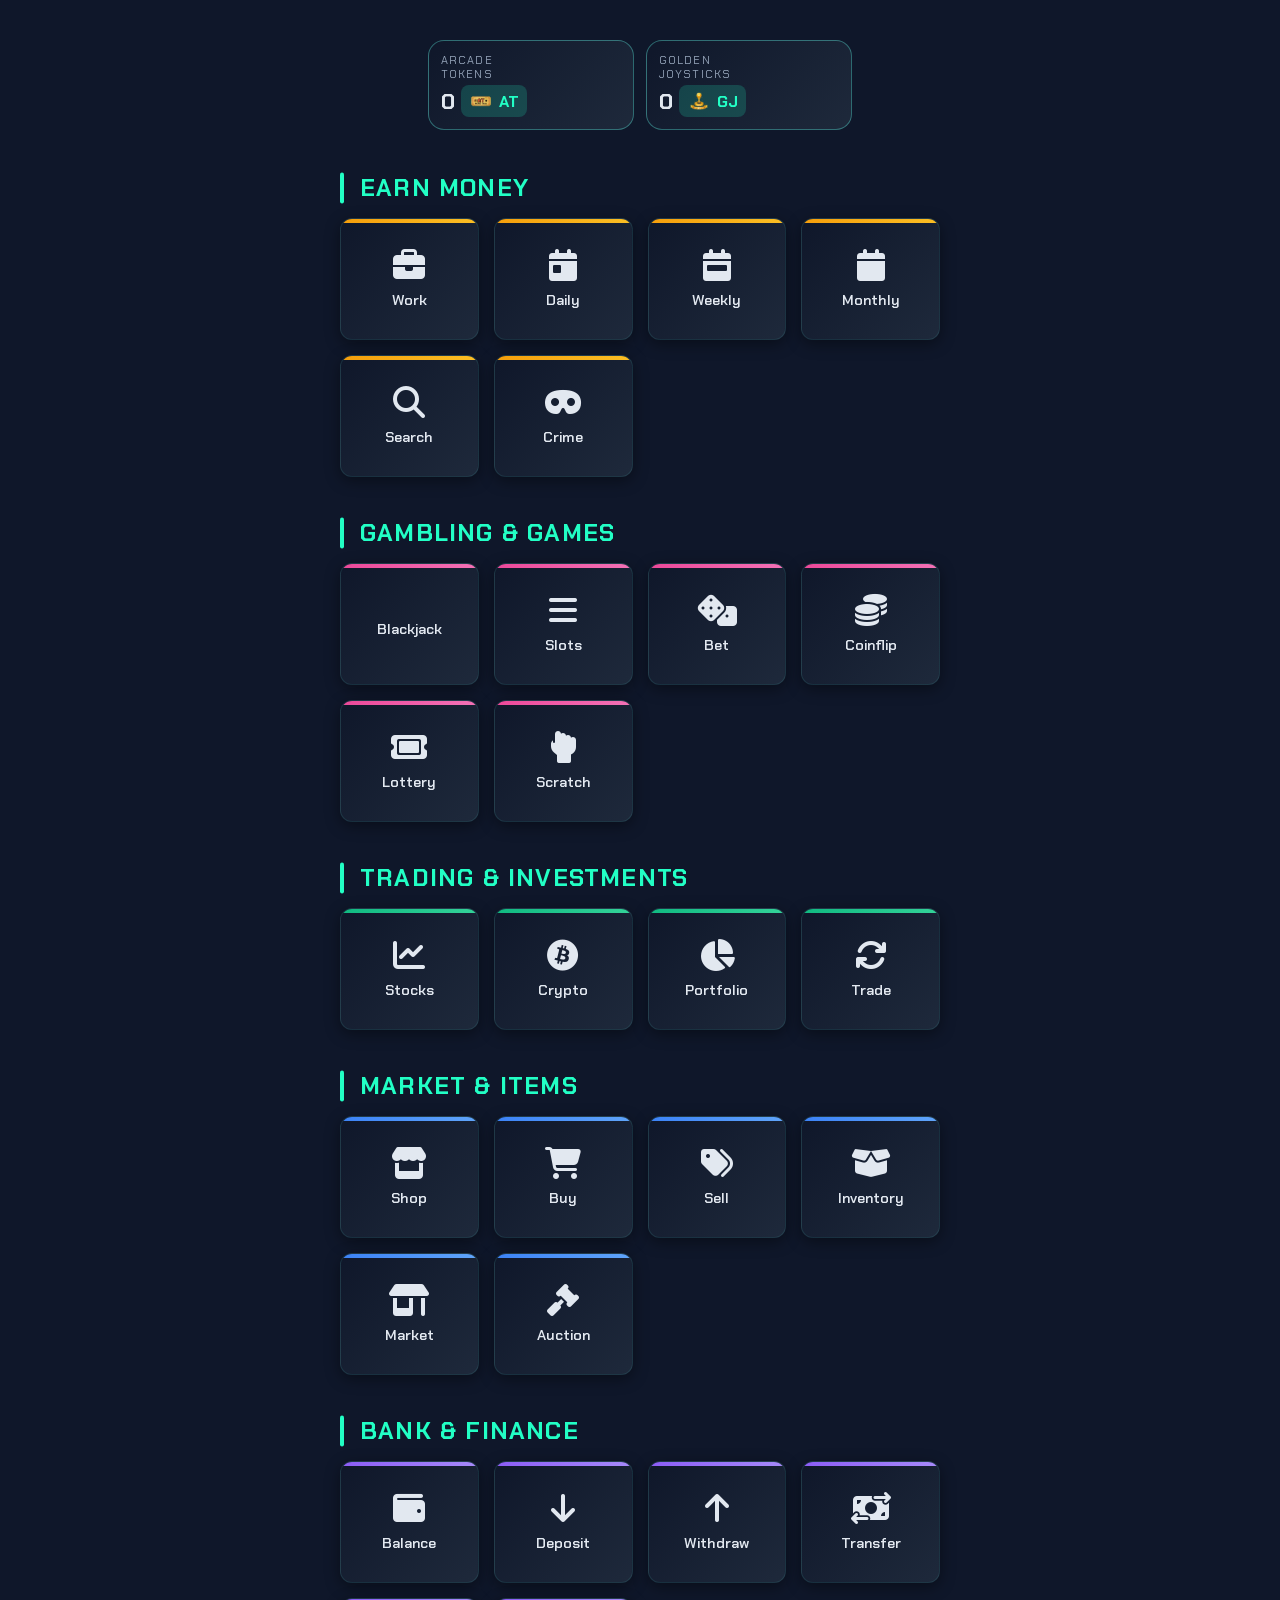
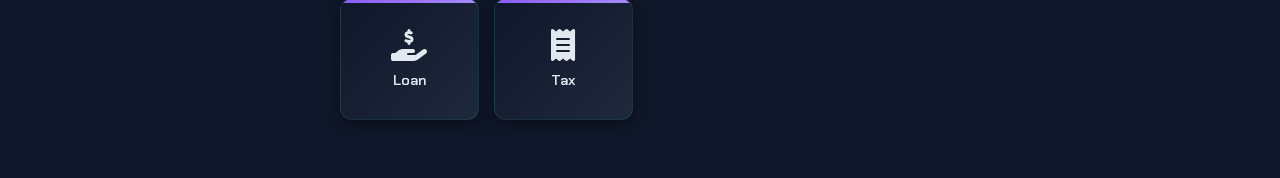
==== commit 031f7551: "feat: Overhaul animations and transitions This commit completely rewrites the application's animatio" ====
--- a/index.html
+++ b/index.html
@@ -3,7 +3,7 @@
 <head>
     <meta charset="UTF-8">
     <title>Dank Arcade Hub</title>
-    <meta name="viewport" content="width=device-width, initial-scale=1">
+    <meta name="viewport" content="width=device-width, initial-scale=1.0, maximum-scale=1.0, user-scalable=no">
     <link rel="preconnect" href="https://fonts.googleapis.com">
     <link rel="preconnect" href="https://fonts.gstatic.com" crossorigin>
     <link href="https://fonts.googleapis.com/css2?family=Chakra+Petch:wght@400;600;700&display=swap" rel="stylesheet">
@@ -251,191 +251,259 @@
         .toast.show {
             opacity: 1;
         }
+
+        /* --- ANIMATION & TRANSITION STYLES --- */
+        html, body {
+            overscroll-behavior: none;
+            -ms-overflow-style: none; /* IE and Edge */
+            scrollbar-width: none; /* Firefox */
+        }
+        body::-webkit-scrollbar {
+            display: none; /* Chrome, Safari, and Opera */
+        }
+        body {
+            -webkit-user-select: none; /* Safari */
+            -ms-user-select: none; /* IE 10+ and Edge */
+            user-select: none; /* Standard syntax */
+            -webkit-tap-highlight-color: transparent;
+            touch-action: manipulation;
+        }
+        #loading-overlay {
+            position: fixed;
+            top: 0;
+            left: 0;
+            width: 100%;
+            height: 100%;
+            background-color: rgba(15, 23, 42, 0.9);
+            display: flex;
+            justify-content: center;
+            align-items: center;
+            z-index: 10000;
+            opacity: 0;
+            visibility: hidden;
+            transition: opacity 0.3s ease, visibility 0.3s ease;
+        }
+        #loading-overlay.visible {
+            opacity: 1;
+            visibility: visible;
+        }
+        .spinner {
+            width: 60px;
+            height: 60px;
+            border: 5px solid var(--border-glow);
+            border-top-color: var(--accent);
+            border-radius: 50%;
+            animation: spin 1s linear infinite;
+        }
+        @keyframes spin {
+            to { transform: rotate(360deg); }
+        }
+        #body-wrapper {
+            opacity: 1;
+            transition: opacity 0.4s ease-in-out;
+        }
+        #body-wrapper.fade-out {
+            opacity: 0;
+        }
+        /* 3D Button Click Animation */
+        .command-button, .balance-card {
+            transform-style: preserve-3d;
+            transition: transform 0.15s ease-out, box-shadow 0.15s ease-out !important;
+        }
+        .command-button:active, .balance-card:active {
+            transform: perspective(800px) translateZ(20px);
+            box-shadow: 0 2px 5px rgba(0,0,0,0.6);
+        }
     </style>
 </head>
 <body>
-    <header>
-        <div class="balance-bar">
-            <div class="balance-card" id="at-card">
-                <div class="balance-label">Arcade<br>Tokens</div>
-                <div class="balance-amount">
-                    <span class="abbreviated">0.00</span>
-                    <span class="currency-symbol">
-                        <img src="images/AT.png" alt="AT" class="currency-icon">
-                        AT
-                    </span>
-                </div>
-                <div class="balance-popup">
-                    <div class="balance-label">Full Balance</div>
+    <div id="loading-overlay">
+        <div class="spinner"></div>
+    </div>
+    <div id="body-wrapper">
+        <header>
+            <div class="balance-bar">
+                <div class="balance-card" id="at-card">
+                    <div class="balance-label">Arcade<br>Tokens</div>
                     <div class="balance-amount">
-                        <span class="full">0</span>
+                        <span class="abbreviated">0.00</span>
                         <span class="currency-symbol">
                             <img src="images/AT.png" alt="AT" class="currency-icon">
                             AT
                         </span>
                     </div>
+                    <div class="balance-popup">
+                        <div class="balance-label">Full Balance</div>
+                        <div class="balance-amount">
+                            <span class="full">0</span>
+                            <span class="currency-symbol">
+                                <img src="images/AT.png" alt="AT" class="currency-icon">
+                                AT
+                            </span>
+                        </div>
+                    </div>
                 </div>
-            </div>
-
-            <div class="balance-card" id="gj-card">
-                <div class="balance-label">Golden<br>Joysticks</div>
-                <div class="balance-amount">
-                    <span class="abbreviated">0.00</span>
-                    <span class="currency-symbol">
-                        <img src="images/GJ.png" alt="GJ" class="currency-icon">
-                        GJ
-                    </span>
-                </div>
-                <div class="balance-popup">
-                    <div class="balance-label">Full Balance</div>
+
+                <div class="balance-card" id="gj-card">
+                    <div class="balance-label">Golden<br>Joysticks</div>
                     <div class="balance-amount">
-                        <span class="full">0</span>
+                        <span class="abbreviated">0.00</span>
                         <span class="currency-symbol">
                             <img src="images/GJ.png" alt="GJ" class="currency-icon">
                             GJ
                         </span>
                     </div>
+                    <div class="balance-popup">
+                        <div class="balance-label">Full Balance</div>
+                        <div class="balance-amount">
+                            <span class="full">0</span>
+                            <span class="currency-symbol">
+                                <img src="images/GJ.png" alt="GJ" class="currency-icon">
+                                GJ
+                            </span>
+                        </div>
+                    </div>
                 </div>
             </div>
+        </header>
+
+        <!-- BUTTONS SECTION - MODIFIED FOR DIRECT NAVIGATION -->
+        <div class="button-section">
+            <h2 class="section-title">Earn Money</h2>
+            <div class="command-grid">
+                <a href="work.html" class="command-button category-earn">
+                    <i class="fa-solid fa-briefcase command-icon"></i>
+                    <div class="command-name">Work</div>
+                </a>
+                <a href="daily.html" class="command-button category-earn">
+                    <i class="fa-solid fa-calendar-day command-icon"></i>
+                    <div class="command-name">Daily</div>
+                </a>
+                <a href="weekly.html" class="command-button category-earn">
+                    <i class="fa-solid fa-calendar-week command-icon"></i>
+                    <div class="command-name">Weekly</div>
+                </a>
+                <a href="monthly.html" class="command-button category-earn">
+                    <i class="fa-solid fa-calendar command-icon"></i>
+                    <div class="command-name">Monthly</div>
+                </a>
+                <a href="search.html" class="command-button category-earn">
+                    <i class="fa-solid fa-magnifying-glass command-icon"></i>
+                    <div class="command-name">Search</div>
+                </a>
+                <a href="crime.html" class="command-button category-earn">
+                    <i class="fa-solid fa-mask command-icon"></i>
+                    <div class="command-name">Crime</div>
+                </a>
+            </div>
+
+            <h2 class="section-title">Gambling & Games</h2>
+            <div class="command-grid">
+                <a href="blackjack.html" class="command-button category-gamble">
+                    <i class="fa-solid fa-spade command-icon"></i>
+                    <div class="command-name">Blackjack</div>
+                </a>
+                <a href="slots.html" class="command-button category-gamble">
+                    <i class="fa-solid fa-bars command-icon"></i>
+                    <div class="command-name">Slots</div>
+                </a>
+                <a href="bet.html" class="command-button category-gamble">
+                    <i class="fa-solid fa-dice command-icon"></i>
+                    <div class="command-name">Bet</div>
+                </a>
+                <a href="coinflip.html" class="command-button category-gamble">
+                    <i class="fa-solid fa-coins command-icon"></i>
+                    <div class="command-name">Coinflip</div>
+                </a>
+                <a href="lottery.html" class="command-button category-gamble">
+                    <i class="fa-solid fa-ticket command-icon"></i>
+                    <div class="command-name">Lottery</div>
+                </a>
+                <a href="scratch.html" class="command-button category-gamble">
+                    <i class="fa-solid fa-hand-back-fist command-icon"></i>
+                    <div class="command-name">Scratch</div>
+                </a>
+            </div>
+
+            <h2 class="section-title">Trading & Investments</h2>
+            <div class="command-grid">
+                <a href="stocks.html" class="command-button category-invest">
+                    <i class="fa-solid fa-chart-line command-icon"></i>
+                    <div class="command-name">Stocks</div>
+                </a>
+                <a href="crypto.html" class="command-button category-invest">
+                    <i class="fa-brands fa-bitcoin command-icon"></i>
+                    <div class="command-name">Crypto</div>
+                </a>
+                <a href="portfolio.html" class="command-button category-invest">
+                    <i class="fa-solid fa-chart-pie command-icon"></i>
+                    <div class="command-name">Portfolio</div>
+                </a>
+                <a href="trade.html" class="command-button category-invest">
+                    <i class="fa-solid fa-arrows-rotate command-icon"></i>
+                    <div class="command-name">Trade</div>
+                </a>
+            </div>
+
+            <h2 class="section-title">Market & Items</h2>
+            <div class="command-grid">
+                <a href="shop.html" class="command-button category-market">
+                    <i class="fa-solid fa-store command-icon"></i>
+                    <div class="command-name">Shop</div>
+                </a>
+                <a href="buy.html" class="command-button category-market">
+                    <i class="fa-solid fa-cart-shopping command-icon"></i>
+                    <div class="command-name">Buy</div>
+                </a>
+                <a href="sell.html" class="command-button category-market">
+                    <i class="fa-solid fa-tags command-icon"></i>
+                    <div class="command-name">Sell</div>
+                </a>
+                <a href="inventory.html" class="command-button category-market">
+                    <i class="fa-solid fa-box-open command-icon"></i>
+                    <div class="command-name">Inventory</div>
+                </a>
+                <a href="market.html" class="command-button category-market">
+                    <i class="fa-solid fa-shop command-icon"></i>
+                    <div class="command-name">Market</div>
+                </a>
+                <a href="auction.html" class="command-button category-market">
+                    <i class="fa-solid fa-gavel command-icon"></i>
+                    <div class="command-name">Auction</div>
+                </a>
+            </div>
+
+            <h2 class="section-title">Bank & Finance</h2>
+            <div class="command-grid">
+                <a href="balance.html" class="command-button category-finance">
+                    <i class="fa-solid fa-wallet command-icon"></i>
+                    <div class="command-name">Balance</div>
+                </a>
+                <a href="deposit.html" class="command-button category-finance">
+                    <i class="fa-solid fa-arrow-down command-icon"></i>
+                    <div class="command-name">Deposit</div>
+                </a>
+                <a href="withdraw.html" class="command-button category-finance">
+                    <i class="fa-solid fa-arrow-up command-icon"></i>
+                    <div class="command-name">Withdraw</div>
+                </a>
+                <a href="transfer.html" class="command-button category-finance">
+                    <i class="fa-solid fa-money-bill-transfer command-icon"></i>
+                    <div class="command-name">Transfer</div>
+                </a>
+                <a href="loan.html" class="command-button category-finance">
+                    <i class="fa-solid fa-hand-holding-dollar command-icon"></i>
+                    <div class="command-name">Loan</div>
+                </a>
+                <a href="tax.html" class="command-button category-finance">
+                    <i class="fa-solid fa-receipt command-icon"></i>
+                    <div class="command-name">Tax</div>
+                </a>
+            </div>
         </div>
-    </header>
-
-    <!-- BUTTONS SECTION - MODIFIED FOR DIRECT NAVIGATION -->
-    <div class="button-section">
-        <h2 class="section-title">Earn Money</h2>
-        <div class="command-grid">
-            <a href="work.html" class="command-button category-earn">
-                <i class="fa-solid fa-briefcase command-icon"></i>
-                <div class="command-name">Work</div>
-            </a>
-            <a href="daily.html" class="command-button category-earn">
-                <i class="fa-solid fa-calendar-day command-icon"></i>
-                <div class="command-name">Daily</div>
-            </a>
-            <a href="weekly.html" class="command-button category-earn">
-                <i class="fa-solid fa-calendar-week command-icon"></i>
-                <div class="command-name">Weekly</div>
-            </a>
-            <a href="monthly.html" class="command-button category-earn">
-                <i class="fa-solid fa-calendar command-icon"></i>
-                <div class="command-name">Monthly</div>
-            </a>
-            <a href="search.html" class="command-button category-earn">
-                <i class="fa-solid fa-magnifying-glass command-icon"></i>
-                <div class="command-name">Search</div>
-            </a>
-            <a href="crime.html" class="command-button category-earn">
-                <i class="fa-solid fa-mask command-icon"></i>
-                <div class="command-name">Crime</div>
-            </a>
-        </div>
-
-        <h2 class="section-title">Gambling & Games</h2>
-        <div class="command-grid">
-            <a href="blackjack.html" class="command-button category-gamble">
-                <i class="fa-solid fa-spade command-icon"></i>
-                <div class="command-name">Blackjack</div>
-            </a>
-            <a href="slots.html" class="command-button category-gamble">
-                <i class="fa-solid fa-bars command-icon"></i>
-                <div class="command-name">Slots</div>
-            </a>
-            <a href="bet.html" class="command-button category-gamble">
-                <i class="fa-solid fa-dice command-icon"></i>
-                <div class="command-name">Bet</div>
-            </a>
-            <a href="coinflip.html" class="command-button category-gamble">
-                <i class="fa-solid fa-coins command-icon"></i>
-                <div class="command-name">Coinflip</div>
-            </a>
-            <a href="lottery.html" class="command-button category-gamble">
-                <i class="fa-solid fa-ticket command-icon"></i>
-                <div class="command-name">Lottery</div>
-            </a>
-            <a href="scratch.html" class="command-button category-gamble">
-                <i class="fa-solid fa-hand-back-fist command-icon"></i>
-                <div class="command-name">Scratch</div>
-            </a>
-        </div>
-
-        <h2 class="section-title">Trading & Investments</h2>
-        <div class="command-grid">
-            <a href="stocks.html" class="command-button category-invest">
-                <i class="fa-solid fa-chart-line command-icon"></i>
-                <div class="command-name">Stocks</div>
-            </a>
-            <a href="crypto.html" class="command-button category-invest">
-                <i class="fa-brands fa-bitcoin command-icon"></i>
-                <div class="command-name">Crypto</div>
-            </a>
-            <a href="portfolio.html" class="command-button category-invest">
-                <i class="fa-solid fa-chart-pie command-icon"></i>
-                <div class="command-name">Portfolio</div>
-            </a>
-            <a href="trade.html" class="command-button category-invest">
-                <i class="fa-solid fa-arrows-rotate command-icon"></i>
-                <div class="command-name">Trade</div>
-            </a>
-        </div>
-
-        <h2 class="section-title">Market & Items</h2>
-        <div class="command-grid">
-            <a href="shop.html" class="command-button category-market">
-                <i class="fa-solid fa-store command-icon"></i>
-                <div class="command-name">Shop</div>
-            </a>
-            <a href="buy.html" class="command-button category-market">
-                <i class="fa-solid fa-cart-shopping command-icon"></i>
-                <div class="command-name">Buy</div>
-            </a>
-            <a href="sell.html" class="command-button category-market">
-                <i class="fa-solid fa-tags command-icon"></i>
-                <div class="command-name">Sell</div>
-            </a>
-            <a href="inventory.html" class="command-button category-market">
-                <i class="fa-solid fa-box-open command-icon"></i>
-                <div class="command-name">Inventory</div>
-            </a>
-            <a href="market.html" class="command-button category-market">
-                <i class="fa-solid fa-shop command-icon"></i>
-                <div class="command-name">Market</div>
-            </a>
-            <a href="auction.html" class="command-button category-market">
-                <i class="fa-solid fa-gavel command-icon"></i>
-                <div class="command-name">Auction</div>
-            </a>
-        </div>
-
-        <h2 class="section-title">Bank & Finance</h2>
-        <div class="command-grid">
-            <a href="balance.html" class="command-button category-finance">
-                <i class="fa-solid fa-wallet command-icon"></i>
-                <div class="command-name">Balance</div>
-            </a>
-            <a href="deposit.html" class="command-button category-finance">
-                <i class="fa-solid fa-arrow-down command-icon"></i>
-                <div class="command-name">Deposit</div>
-            </a>
-            <a href="withdraw.html" class="command-button category-finance">
-                <i class="fa-solid fa-arrow-up command-icon"></i>
-                <div class="command-name">Withdraw</div>
-            </a>
-            <a href="transfer.html" class="command-button category-finance">
-                <i class="fa-solid fa-money-bill-transfer command-icon"></i>
-                <div class="command-name">Transfer</div>
-            </a>
-            <a href="loan.html" class="command-button category-finance">
-                <i class="fa-solid fa-hand-holding-dollar command-icon"></i>
-                <div class="command-name">Loan</div>
-            </a>
-            <a href="tax.html" class="command-button category-finance">
-                <i class="fa-solid fa-receipt command-icon"></i>
-                <div class="command-name">Tax</div>
-            </a>
-        </div>
+
+        <div id="toast" class="toast"></div>
     </div>
-
-    <div id="toast" class="toast"></div>
 
     <script>
         // --- SCRIPT MODIFIED: REMOVED UNNECESSARY HANDLERS ---
@@ -552,15 +620,89 @@
             });
         }
 
+        // --- ANIMATION & TRANSITION SCRIPT ---
+        function handleNavigation(event) {
+            const link = event.currentTarget;
+            const url = new URL(link.href, window.location.origin);
+
+            // Ignore external links or special links
+            if (url.origin !== window.location.origin || link.target === '_blank' || event.ctrlKey || event.metaKey) {
+                return;
+            }
+
+            event.preventDefault();
+
+            const bodyWrapper = document.getElementById('body-wrapper');
+            const loadingOverlay = document.getElementById('loading-overlay');
+
+            // 1. Fade out current content
+            bodyWrapper.classList.add('fade-out');
+
+            // 2. Show loading spinner after a short delay
+            setTimeout(() => {
+                loadingOverlay.classList.add('visible');
+            }, 200);
+
+            // 3. Fetch new page content
+            fetch(url.href)
+                .then(response => response.text())
+                .then(html => {
+                    const parser = new DOMParser();
+                    const doc = parser.parseFromString(html, 'text/html');
+                    const newBodyWrapper = doc.getElementById('body-wrapper');
+                    const newTitle = doc.querySelector('title').innerText;
+
+                    // 4. Wait for loading animation (1-2 seconds)
+                    setTimeout(() => {
+                        // 5. Replace content
+                        bodyWrapper.innerHTML = newBodyWrapper.innerHTML;
+                        document.title = newTitle;
+                        history.pushState({}, newTitle, url.href);
+
+                        // 6. Re-run scripts for the new page
+                        const newScripts = doc.querySelectorAll('script');
+                        const oldScripts = document.querySelectorAll('script');
+
+                        // Execute the main logic script from the new page
+                        const newMainScript = Array.from(newScripts).find(s => s.innerText.includes('new UserDB'));
+                        if (newMainScript) {
+                           eval(newMainScript.innerText);
+                        }
+
+                        // 7. Fade in new content
+                        loadingOverlay.classList.remove('visible');
+                        setTimeout(() => {
+                            bodyWrapper.classList.remove('fade-out');
+                        }, 50);
+
+                    }, 1200); // Simulate network/loading time
+                })
+                .catch(err => {
+                    console.error('Failed to load page: ', err);
+                    window.location.href = url.href; // Fallback to normal navigation
+                });
+        }
+
+        function attachNavigationHandlers() {
+            document.querySelectorAll('a[href]').forEach(link => {
+                const url = new URL(link.href, window.location.origin);
+                if (url.origin === window.location.origin && !link.href.endsWith('#')) {
+                    link.removeEventListener('click', handleNavigation);
+                    link.addEventListener('click', handleNavigation);
+                }
+            });
+        }
+
+        // Initial Page Load
         document.addEventListener('DOMContentLoaded', () => {
             userDB.open().then(() => {
                 updateBalances();
             }).catch(e => {
                 console.error("DB Initialization Failed:", e);
-                // Fallback or user notification
             });
 
             setupBalanceCards();
+            attachNavigationHandlers();
 
             // Auto-update balances periodically
             setInterval(updateBalances, 30000);
